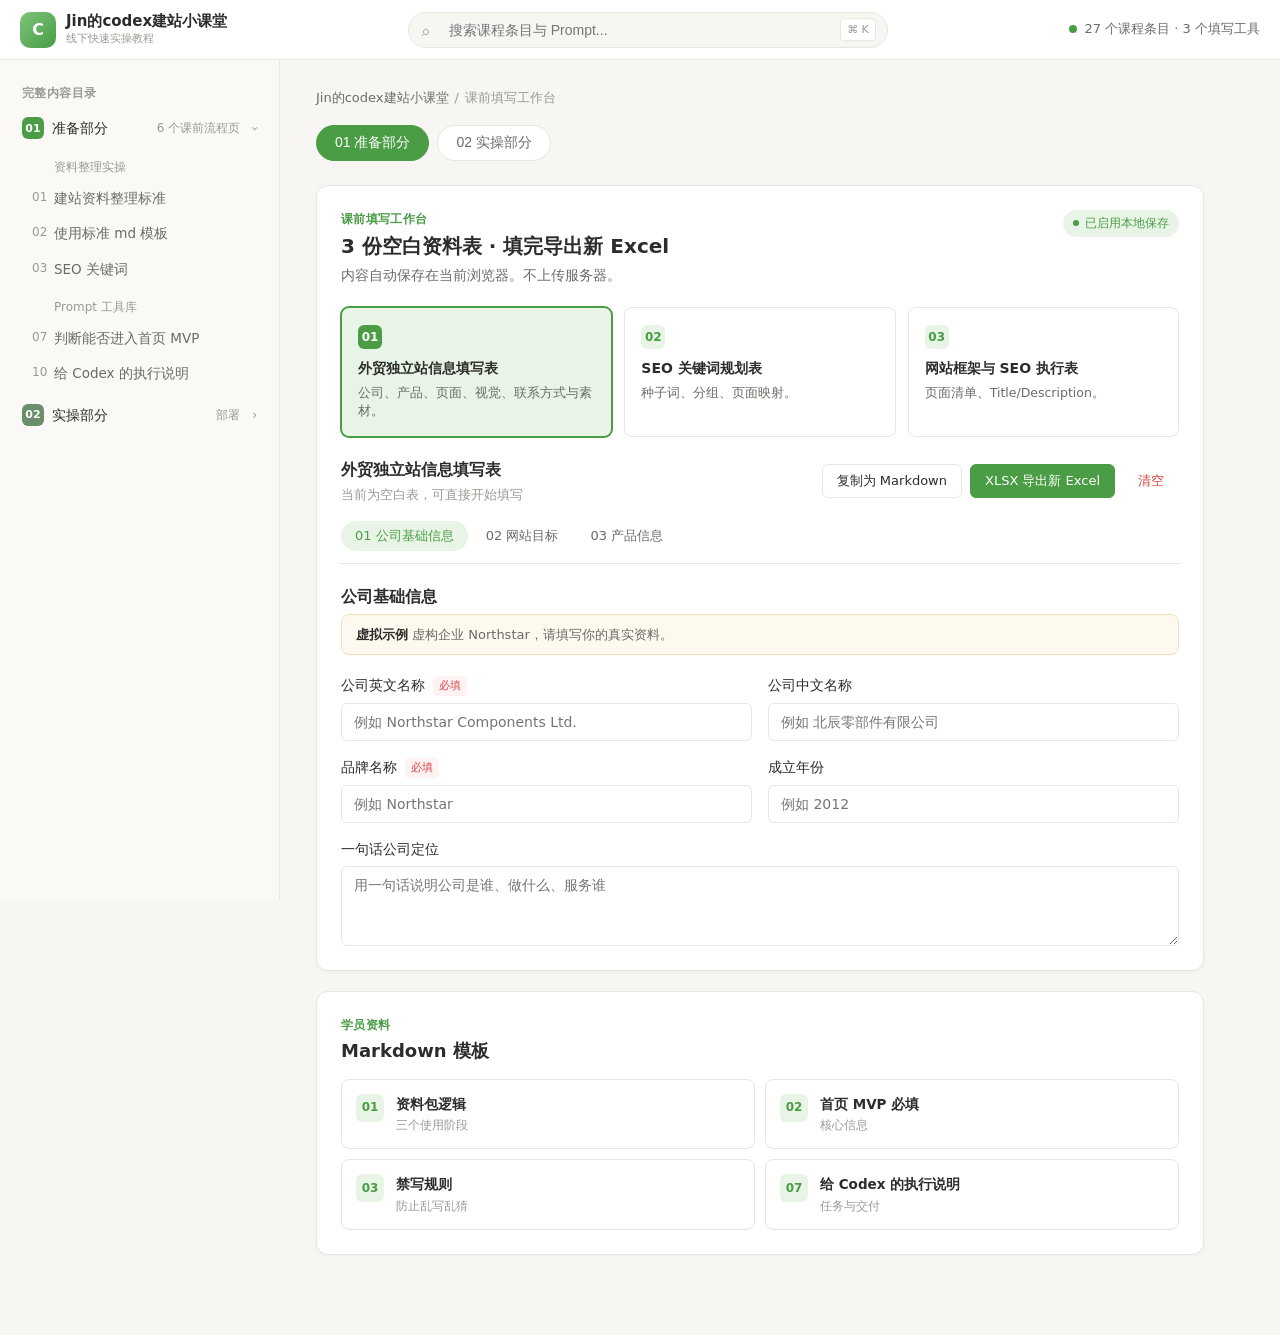
==== index.html @ 92d9cc2b "Add index.html (main page)" ====
<!DOCTYPE html>
<html lang="zh-CN">
<head>
  <meta charset="UTF-8" />
  <meta name="viewport" content="width=device-width, initial-scale=1.0" />
  <title>Jin的codex建站小课堂</title>
  <meta name="description" content="线下快速实操教程 · 用 Codex 做外贸独立站" />
  <link rel="stylesheet" href="css/styles.css" />
  <link rel="icon" href="data:image/svg+xml,<svg xmlns='http://www.w3.org/2000/svg' viewBox='0 0 100 100'><rect width='100' height='100' rx='22' fill='%234a9c45'/><text x='50' y='68' font-size='52' text-anchor='middle' fill='white' font-family='system-ui' font-weight='700'>C</text></svg>" />
</head>
<body>
  <header class="header">
    <button class="menu-toggle" id="menuToggle" aria-label="菜单">☰</button>
    <a href="#" class="header-logo" data-page="home">
      <div class="logo-icon">C</div>
      <div class="logo-text">
        <span class="logo-title">Jin的codex建站小课堂</span>
        <span class="logo-sub">线下快速实操教程</span>
      </div>
    </a>
    <div class="header-search">
      <span class="search-icon">⌕</span>
      <input type="text" id="searchInput" placeholder="搜索课程条目与 Prompt..." readonly />
      <kbd class="kbd">⌘ K</kbd>
    </div>
    <div class="header-meta">
      <span class="dot"></span>
      <span>27 个课程条目 · 3 个填写工具</span>
    </div>
  </header>

  <div class="layout">
    <aside class="sidebar" id="sidebar">
      <div class="sidebar-section-title">完整内容目录</div>
      <ul class="sidebar-nav">
        <li class="nav-group open" data-group="prep">
          <div class="nav-group-header">
            <span class="badge">01</span>
            <span>准备部分</span>
            <span class="count">6 个课前流程页</span>
            <span class="chevron">›</span>
          </div>
          <ul class="nav-group-items">
            <li class="nav-subgroup-title">资料整理实操</li>
            <li><a class="nav-item" data-page="lesson-01" href="#"><span class="num">01</span>建站资料整理标准</a></li>
            <li><a class="nav-item" data-page="lesson-02" href="#"><span class="num">02</span>使用标准 md 模板</a></li>
            <li><a class="nav-item" data-page="lesson-03" href="#"><span class="num">03</span>SEO 关键词</a></li>
            <li class="nav-subgroup-title">Prompt 工具库</li>
            <li><a class="nav-item" data-page="lesson-07" href="#"><span class="num">07</span>判断能否进入首页 MVP</a></li>
            <li><a class="nav-item" data-page="lesson-10" href="#"><span class="num">10</span>给 Codex 的执行说明</a></li>
          </ul>
        </li>
        <li class="nav-group" data-group="practice">
          <div class="nav-group-header">
            <span class="badge" style="background:#6b8f6a">02</span>
            <span>实操部分</span>
            <span class="count">部署</span>
            <span class="chevron">›</span>
          </div>
          <ul class="nav-group-items">
            <li><a class="nav-item" data-page="lesson-15" href="#"><span class="num">15</span>部署到 Vercel</a></li>
          </ul>
        </li>
      </ul>
    </aside>

    <main class="main">
      <div class="content-panel" id="panel-home">
        <div class="breadcrumb">
          <a href="#" data-page="home">Jin的codex建站小课堂</a>
          <span>/</span>
          <span>课前填写工作台</span>
        </div>
        <div class="section-tabs">
          <button class="section-tab active" data-section="prep">01 准备部分</button>
          <button class="section-tab" data-section="practice">02 实操部分</button>
        </div>
        <div class="card">
          <div class="card-header">
            <div>
              <div class="card-label">课前填写工作台</div>
              <h2 class="card-title">3 份空白资料表 · 填完导出新 Excel</h2>
              <p class="card-desc">内容自动保存在当前浏览器。不上传服务器。</p>
            </div>
            <div class="save-badge" id="saveStatus">
              <span class="dot"></span>
              <span>已启用本地保存</span>
            </div>
          </div>
          <div class="tool-cards">
            <div class="tool-card active" data-tool="info">
              <div class="num">01</div>
              <h4>外贸独立站信息填写表</h4>
              <p>公司、产品、页面、视觉、联系方式与素材。</p>
            </div>
            <div class="tool-card" data-tool="seo">
              <div class="num">02</div>
              <h4>SEO 关键词规划表</h4>
              <p>种子词、分组、页面映射。</p>
            </div>
            <div class="tool-card" data-tool="framework">
              <div class="num">03</div>
              <h4>网站框架与 SEO 执行表</h4>
              <p>页面清单、Title/Description。</p>
            </div>
          </div>
          <div class="form-area form-panel active" id="form-info">
            <div class="form-toolbar">
              <div class="form-toolbar-left">
                <h3>外贸独立站信息填写表</h3>
                <div class="status">当前为空白表，可直接开始填写</div>
              </div>
              <div class="form-toolbar-right">
                <button class="btn" id="btnCopyMd">复制为 Markdown</button>
                <button class="btn btn-primary" id="btnExportXlsx">XLSX 导出新 Excel</button>
                <button class="btn btn-danger" id="btnClear">清空</button>
              </div>
            </div>
            <div class="form-tabs" id="infoTabs">
              <button class="form-tab active" data-tab="company">01 公司基础信息</button>
              <button class="form-tab" data-tab="goals">02 网站目标</button>
              <button class="form-tab" data-tab="products">03 产品信息</button>
            </div>
            <div class="form-tab-panel active" data-tab-panel="company">
              <div class="form-section-title">公司基础信息</div>
              <div class="example-box"><strong>虚拟示例</strong> 虚构企业 Northstar，请填写你的真实资料。</div>
              <div class="field-grid">
                <div class="field">
                  <label class="field-label">公司英文名称 <span class="req">必填</span></label>
                  <input type="text" data-key="company_en" placeholder="例如 Northstar Components Ltd." />
                </div>
                <div class="field">
                  <label class="field-label">公司中文名称</label>
                  <input type="text" data-key="company_zh" placeholder="例如 北辰零部件有限公司" />
                </div>
                <div class="field">
                  <label class="field-label">品牌名称 <span class="req">必填</span></label>
                  <input type="text" data-key="brand" placeholder="例如 Northstar" />
                </div>
                <div class="field">
                  <label class="field-label">成立年份</label>
                  <input type="text" data-key="founded" placeholder="例如 2012" />
                </div>
                <div class="field full">
                  <label class="field-label">一句话公司定位</label>
                  <textarea data-key="tagline" placeholder="用一句话说明公司是谁、做什么、服务谁"></textarea>
                </div>
              </div>
            </div>
            <div class="form-tab-panel" data-tab-panel="goals">
              <div class="form-section-title">网站目标</div>
              <div class="field-grid">
                <div class="field full">
                  <label class="field-label">主转化事件 <span class="req">必填</span></label>
                  <input type="text" data-key="main_cta" placeholder="提交询盘 / 下载手册 / 预约会议" />
                </div>
                <div class="field full">
                  <label class="field-label">ICP 一句话</label>
                  <textarea data-key="icp" placeholder="目标客户描述"></textarea>
                </div>
                <div class="field full">
                  <label class="field-label">反 ICP</label>
                  <textarea data-key="anti_icp" placeholder="不服务的对象"></textarea>
                </div>
              </div>
            </div>
            <div class="form-tab-panel" data-tab-panel="products">
              <div class="form-section-title">产品信息</div>
              <div class="field-grid">
                <div class="field full">
                  <label class="field-label">主推产品 / 系列</label>
                  <textarea data-key="products" rows="4" placeholder="每行一个产品 + 卖点"></textarea>
                </div>
              </div>
            </div>
          </div>
          <div class="form-area form-panel" id="form-seo">
            <div class="form-toolbar">
              <div class="form-toolbar-left"><h3>SEO 关键词规划表</h3></div>
              <div class="form-toolbar-right">
                <button class="btn" data-action="copy-seo">复制 Markdown</button>
                <button class="btn btn-primary" data-action="export-seo">导出 Excel</button>
                <button class="btn btn-danger" data-action="clear-seo">清空</button>
              </div>
            </div>
            <div class="field-grid">
              <div class="field full">
                <label class="field-label">种子关键词</label>
                <textarea data-key="seo_seeds" rows="4" placeholder="每行一个"></textarea>
              </div>
              <div class="field full">
                <label class="field-label">页面映射</label>
                <textarea data-key="seo_mapping" rows="4" placeholder="首页 → 主词"></textarea>
              </div>
            </div>
          </div>
          <div class="form-area form-panel" id="form-framework">
            <div class="form-toolbar">
              <div class="form-toolbar-left"><h3>网站框架与 SEO 执行表</h3></div>
              <div class="form-toolbar-right">
                <button class="btn" data-action="copy-fw">复制 Markdown</button>
                <button class="btn btn-primary" data-action="export-fw">导出 Excel</button>
                <button class="btn btn-danger" data-action="clear-fw">清空</button>
              </div>
            </div>
            <div class="field-grid">
              <div class="field full">
                <label class="field-label">页面清单（含 URL）</label>
                <textarea data-key="fw_pages" rows="4" placeholder="/ /products /about /contact"></textarea>
              </div>
            </div>
          </div>
        </div>
        <div class="card">
          <div class="card-label">学员资料</div>
          <h2 class="card-title" style="font-size:18px;">Markdown 模板</h2>
          <div class="template-grid">
            <a class="template-item" href="templates/00-先看这个-资料逻辑.md" download>
              <span class="t-num">01</span>
              <div><h4>资料包逻辑</h4><p>三个使用阶段</p></div>
            </a>
            <a class="template-item" href="templates/01-首页MVP必填.md" download>
              <span class="t-num">02</span>
              <div><h4>首页 MVP 必填</h4><p>核心信息</p></div>
            </a>
            <a class="template-item" href="templates/02-禁写规则必填.md" download>
              <span class="t-num">03</span>
              <div><h4>禁写规则</h4><p>防止乱写乱猜</p></div>
            </a>
            <a class="template-item" href="templates/06-给Codex的执行说明.md" download>
              <span class="t-num">07</span>
              <div><h4>给 Codex 的执行说明</h4><p>任务与交付</p></div>
            </a>
          </div>
        </div>
      </div>

      <div class="content-panel" id="panel-lesson-01">
        <div class="lesson-content">
          <h1>建站资料整理标准</h1>
          <div class="lesson-meta"><span>资料整理实操</span><span>·</span><span>约 3 分钟</span></div>
          <h2>一、先建立资料清单</h2>
          <p>每个文件至少登记：文件名、来源、日期、负责人、格式、用途、证据等级、保密级别。未经核验的表述标为「待核验」。</p>
          <h2>二、建议目录结构</h2>
          <div class="code-tree" id="tree1">建站资料/
├─ 01-公司与品牌/
├─ 02-产品与解决方案/
├─ 03-目标客户与ICP/
└─ 99-待确认/
建站资料-md/
├─ 00-先看这个-资料逻辑.md
└─ 01-首页MVP必填.md<button class="btn copy-btn" onclick="copyText('tree1')">复制</button></div>
          <div class="accept-gate">
            <h3>验收门</h3>
            <p>进入首页 MVP 前须明确：目标与转化、ICP/反 ICP、主推产品、证据资产、禁写规则、联系方式。</p>
          </div>
          <div class="next-lesson">
            <a href="#" data-page="home">返回工作台</a>
            <a href="#" data-page="lesson-15">部署说明 →</a>
          </div>
        </div>
      </div>

      <div class="content-panel" id="panel-lesson-02">
        <div class="lesson-content"><h1>使用标准 md 模板</h1><p>把原始资料沉淀成可被 Codex 读取的 Markdown。</p><div class="next-lesson"><a href="#" data-page="home">返回工作台</a></div></div>
      </div>
      <div class="content-panel" id="panel-lesson-03">
        <div class="lesson-content"><h1>SEO 关键词</h1><p>用 GPT 扩展种子词并做页面映射。</p><div class="next-lesson"><a href="#" data-page="home">返回工作台</a></div></div>
      </div>
      <div class="content-panel" id="panel-lesson-07">
        <div class="lesson-content"><h1>判断能否进入首页 MVP</h1><p>对照验收门检查资料是否齐备。</p><div class="next-lesson"><a href="#" data-page="home">返回工作台</a></div></div>
      </div>
      <div class="content-panel" id="panel-lesson-10">
        <div class="lesson-content"><h1>给 Codex 的执行说明</h1><p>每轮只做一件事：范围、不做事项、交付物、验收标准。</p><div class="next-lesson"><a href="#" data-page="home">返回工作台</a></div></div>
      </div>

      <div class="content-panel" id="panel-lesson-15">
        <div class="lesson-content">
          <h1>部署到 Vercel 与域名绑定</h1>
          <div class="lesson-meta"><span>实操部分</span><span>·</span><span>约 10 分钟</span></div>
          <p>本站为纯静态文件，适合 Vercel / Netlify / GitHub Pages。</p>
          <h2>方式 A：GitHub + Vercel（推荐）</h2>
          <ol>
            <li>将本仓库在 <a href="https://vercel.com" target="_blank" rel="noopener">vercel.com</a> Import</li>
            <li>Framework Preset 选 <strong>Other</strong></li>
            <li>直接 Deploy</li>
            <li>在 Settings → Domains 绑定自定义域名</li>
          </ol>
          <h2>方式 B：Vercel CLI</h2>
          <div class="code-tree" id="cmd-vercel">npx vercel
npx vercel --prod<button class="btn copy-btn" onclick="copyText('cmd-vercel')">复制</button></div>
          <div class="accept-gate">
            <h3>验收门</h3>
            <p>生产环境 HTTPS 可访问；自定义域名解析正确。</p>
          </div>
          <div class="next-lesson"><a href="#" data-page="home">返回工作台</a></div>
        </div>
      </div>
    </main>
  </div>

  <div class="search-overlay" id="searchOverlay">
    <div class="search-modal">
      <input type="text" id="searchModalInput" placeholder="搜索课程条目与 Prompt…" autocomplete="off" />
      <div class="search-results" id="searchResults"></div>
    </div>
  </div>
  <div class="toast" id="toast"></div>
  <script src="https://cdn.sheetjs.com/xlsx-0.20.3/package/dist/xlsx.full.min.js"></script>
  <script src="js/app.js"></script>
</body>
</html>
---- css/styles.css ----
/* ===== Jin的codex建站小课堂 - 样式 ===== */
:root {
  --bg: #f7f6f2;
  --bg-card: #ffffff;
  --bg-sidebar: #faf9f6;
  --bg-hover: #f0f7ef;
  --bg-active: #e8f5e6;
  --border: #e8e6e0;
  --border-light: #f0eee8;
  --text: #2c2c2a;
  --text-secondary: #6b6b66;
  --text-muted: #9a9a94;
  --primary: #4a9c45;
  --primary-light: #6bb86a;
  --primary-bg: #e8f5e6;
  --primary-border: #c5e4c3;
  --accent: #f5f0e6;
  --accent-border: #e8dfc8;
  --warning-bg: #fef9ef;
  --warning-border: #f0e0b8;
  --danger: #d64545;
  --radius: 12px;
  --radius-sm: 8px;
  --radius-xs: 6px;
  --shadow: 0 1px 3px rgba(0,0,0,0.04);
  --shadow-md: 0 4px 12px rgba(0,0,0,0.06);
  --font: "Inter", "PingFang SC", "Microsoft YaHei", system-ui, -apple-system, sans-serif;
  --sidebar-width: 280px;
  --header-height: 60px;
}

*, *::before, *::after {
  box-sizing: border-box;
  margin: 0;
  padding: 0;
}

html {
  font-size: 15px;
  scroll-behavior: smooth;
}

body {
  font-family: var(--font);
  background: var(--bg);
  color: var(--text);
  line-height: 1.6;
  min-height: 100vh;
  overflow-x: hidden;
}

/* ===== Header ===== */
.header {
  position: fixed;
  top: 0;
  left: 0;
  right: 0;
  height: var(--header-height);
  background: var(--bg-card);
  border-bottom: 1px solid var(--border);
  display: flex;
  align-items: center;
  padding: 0 20px;
  z-index: 100;
  gap: 16px;
}

.header-logo {
  display: flex;
  align-items: center;
  gap: 10px;
  flex-shrink: 0;
  text-decoration: none;
  color: inherit;
}

.logo-icon {
  width: 36px;
  height: 36px;
  background: linear-gradient(135deg, #7bc47a, #4a9c45);
  border-radius: 10px;
  display: flex;
  align-items: center;
  justify-content: center;
  color: white;
  font-weight: 700;
  font-size: 16px;
}

.logo-text {
  display: flex;
  flex-direction: column;
}

.logo-title {
  font-weight: 600;
  font-size: 15px;
  line-height: 1.2;
}

.logo-sub {
  font-size: 11px;
  color: var(--text-muted);
}

.header-search {
  flex: 1;
  max-width: 480px;
  margin: 0 auto;
  position: relative;
}

.header-search input {
  width: 100%;
  padding: 9px 16px 9px 40px;
  border: 1px solid var(--border);
  border-radius: 999px;
  background: var(--bg);
  font-size: 14px;
  color: var(--text);
  outline: none;
  transition: border-color 0.2s, box-shadow 0.2s;
}

.header-search input:focus {
  border-color: var(--primary-light);
  box-shadow: 0 0 0 3px rgba(74, 156, 69, 0.12);
}

.header-search .search-icon {
  position: absolute;
  left: 14px;
  top: 50%;
  transform: translateY(-50%);
  color: var(--text-muted);
  font-size: 14px;
}

.header-search .kbd {
  position: absolute;
  right: 12px;
  top: 50%;
  transform: translateY(-50%);
  background: var(--bg-card);
  border: 1px solid var(--border);
  border-radius: 4px;
  padding: 2px 6px;
  font-size: 11px;
  color: var(--text-muted);
  font-family: inherit;
}

.header-meta {
  display: flex;
  align-items: center;
  gap: 8px;
  font-size: 13px;
  color: var(--text-secondary);
  flex-shrink: 0;
}

.header-meta .dot {
  width: 8px;
  height: 8px;
  background: var(--primary);
  border-radius: 50%;
}

/* ===== Layout ===== */
.layout {
  display: flex;
  margin-top: var(--header-height);
  min-height: calc(100vh - var(--header-height));
}

/* ===== Sidebar ===== */
.sidebar {
  width: var(--sidebar-width);
  background: var(--bg-sidebar);
  border-right: 1px solid var(--border);
  position: fixed;
  top: var(--header-height);
  bottom: 0;
  left: 0;
  overflow-y: auto;
  padding: 16px 12px;
  z-index: 50;
}

.sidebar-section-title {
  font-size: 12px;
  font-weight: 600;
  color: var(--text-muted);
  text-transform: uppercase;
  letter-spacing: 0.04em;
  padding: 8px 10px 6px;
}

.sidebar-nav {
  list-style: none;
}

.nav-group {
  margin-bottom: 4px;
}

.nav-group-header {
  display: flex;
  align-items: center;
  gap: 8px;
  padding: 8px 10px;
  border-radius: var(--radius-sm);
  cursor: pointer;
  font-weight: 500;
  font-size: 14px;
  color: var(--text);
  transition: background 0.15s;
  user-select: none;
}

.nav-group-header:hover {
  background: var(--bg-hover);
}

.nav-group-header .badge {
  background: var(--primary);
  color: white;
  font-size: 11px;
  font-weight: 600;
  width: 22px;
  height: 22px;
  border-radius: 6px;
  display: flex;
  align-items: center;
  justify-content: center;
  flex-shrink: 0;
}

.nav-group-header .count {
  margin-left: auto;
  font-size: 12px;
  color: var(--text-muted);
  font-weight: 400;
}

.nav-group-header .chevron {
  margin-left: 4px;
  font-size: 12px;
  color: var(--text-muted);
  transition: transform 0.2s;
}

.nav-group.open .chevron {
  transform: rotate(90deg);
}

.nav-group-items {
  list-style: none;
  padding-left: 12px;
  max-height: 0;
  overflow: hidden;
  transition: max-height 0.3s ease;
}

.nav-group.open .nav-group-items {
  max-height: 800px;
}

.nav-item {
  display: block;
  padding: 7px 12px 7px 30px;
  border-radius: var(--radius-xs);
  font-size: 13.5px;
  color: var(--text-secondary);
  text-decoration: none;
  cursor: pointer;
  transition: background 0.15s, color 0.15s;
  position: relative;
}

.nav-item:hover {
  background: var(--bg-hover);
  color: var(--text);
}

.nav-item.active {
  background: var(--bg-active);
  color: var(--primary);
  font-weight: 500;
}

.nav-item .num {
  position: absolute;
  left: 8px;
  font-size: 12px;
  color: var(--text-muted);
  font-weight: 500;
}

.nav-subgroup-title {
  font-size: 12px;
  color: var(--text-muted);
  padding: 10px 12px 4px 30px;
  font-weight: 500;
}

/* ===== Main Content ===== */
.main {
  flex: 1;
  margin-left: var(--sidebar-width);
  padding: 28px 36px 60px;
  max-width: 960px;
}

.breadcrumb {
  font-size: 13px;
  color: var(--text-muted);
  margin-bottom: 16px;
  display: flex;
  align-items: center;
  gap: 6px;
}

.breadcrumb a {
  color: var(--text-secondary);
  text-decoration: none;
}

.breadcrumb a:hover {
  color: var(--primary);
}

.section-tabs {
  display: flex;
  gap: 8px;
  margin-bottom: 24px;
}

.section-tab {
  padding: 8px 18px;
  border-radius: 999px;
  font-size: 14px;
  font-weight: 500;
  border: none;
  cursor: pointer;
  background: var(--bg-card);
  color: var(--text-secondary);
  border: 1px solid var(--border);
  transition: all 0.15s;
}

.section-tab:hover {
  background: var(--bg-hover);
}

.section-tab.active {
  background: var(--primary);
  color: white;
  border-color: var(--primary);
}

/* ===== Cards ===== */
.card {
  background: var(--bg-card);
  border: 1px solid var(--border);
  border-radius: var(--radius);
  padding: 24px;
  margin-bottom: 20px;
  box-shadow: var(--shadow);
}

.card-header {
  display: flex;
  align-items: flex-start;
  justify-content: space-between;
  margin-bottom: 12px;
}

.card-label {
  font-size: 12px;
  font-weight: 600;
  color: var(--primary);
  text-transform: uppercase;
  letter-spacing: 0.03em;
  margin-bottom: 4px;
}

.card-title {
  font-size: 20px;
  font-weight: 600;
  line-height: 1.3;
}

.card-desc {
  font-size: 14px;
  color: var(--text-secondary);
  margin-top: 6px;
  line-height: 1.55;
}

.save-badge {
  display: inline-flex;
  align-items: center;
  gap: 6px;
  font-size: 12px;
  color: var(--primary);
  background: var(--primary-bg);
  padding: 4px 10px;
  border-radius: 999px;
  white-space: nowrap;
}

.save-badge .dot {
  width: 6px;
  height: 6px;
  background: var(--primary);
  border-radius: 50%;
}

/* ===== Tool Cards Grid ===== */
.tool-cards {
  display: grid;
  grid-template-columns: repeat(3, 1fr);
  gap: 12px;
  margin: 20px 0;
}

.tool-card {
  border: 1.5px solid var(--border);
  border-radius: var(--radius-sm);
  padding: 16px;
  cursor: pointer;
  transition: all 0.15s;
  background: var(--bg-card);
}

.tool-card:hover {
  border-color: var(--primary-border);
  background: var(--bg-hover);
}

.tool-card.active {
  border-color: var(--primary);
  background: var(--primary-bg);
  box-shadow: 0 0 0 1px var(--primary);
}

.tool-card .num {
  display: inline-flex;
  width: 24px;
  height: 24px;
  background: var(--primary-bg);
  color: var(--primary);
  border-radius: 6px;
  align-items: center;
  justify-content: center;
  font-size: 12px;
  font-weight: 700;
  margin-bottom: 8px;
}

.tool-card.active .num {
  background: var(--primary);
  color: white;
}

.tool-card h4 {
  font-size: 14px;
  font-weight: 600;
  margin-bottom: 4px;
}

.tool-card p {
  font-size: 12.5px;
  color: var(--text-secondary);
  line-height: 1.45;
}

/* ===== Form Area ===== */
.form-area {
  margin-top: 8px;
}

.form-toolbar {
  display: flex;
  align-items: center;
  justify-content: space-between;
  margin-bottom: 16px;
  flex-wrap: wrap;
  gap: 10px;
}

.form-toolbar-left h3 {
  font-size: 16px;
  font-weight: 600;
}

.form-toolbar-left .status {
  font-size: 13px;
  color: var(--text-muted);
  margin-top: 2px;
}

.form-toolbar-right {
  display: flex;
  gap: 8px;
}

.btn {
  display: inline-flex;
  align-items: center;
  gap: 6px;
  padding: 7px 14px;
  border-radius: var(--radius-xs);
  font-size: 13px;
  font-weight: 500;
  border: 1px solid var(--border);
  background: var(--bg-card);
  color: var(--text);
  cursor: pointer;
  transition: all 0.15s;
  font-family: inherit;
}

.btn:hover {
  background: var(--bg-hover);
}

.btn-primary {
  background: var(--primary);
  color: white;
  border-color: var(--primary);
}

.btn-primary:hover {
  background: var(--primary-light);
}

.btn-danger {
  color: var(--danger);
  border-color: transparent;
  background: transparent;
}

.btn-danger:hover {
  background: #fef2f2;
}

/* Form Tabs */
.form-tabs {
  display: flex;
  gap: 4px;
  overflow-x: auto;
  padding-bottom: 12px;
  border-bottom: 1px solid var(--border);
  margin-bottom: 20px;
  scrollbar-width: none;
}

.form-tabs::-webkit-scrollbar {
  display: none;
}

.form-tab {
  padding: 6px 14px;
  border-radius: 999px;
  font-size: 13px;
  white-space: nowrap;
  border: none;
  background: transparent;
  color: var(--text-secondary);
  cursor: pointer;
  transition: all 0.15s;
  font-family: inherit;
}

.form-tab:hover {
  background: var(--bg-hover);
  color: var(--text);
}

.form-tab.active {
  background: var(--primary-bg);
  color: var(--primary);
  font-weight: 500;
}

/* Form Fields */
.form-section-title {
  font-size: 16px;
  font-weight: 600;
  margin-bottom: 4px;
}

.form-section-hint {
  font-size: 13px;
  color: var(--text-muted);
  margin-bottom: 16px;
}

.example-box {
  background: var(--warning-bg);
  border: 1px solid var(--warning-border);
  border-radius: var(--radius-sm);
  padding: 10px 14px;
  font-size: 13px;
  color: var(--text-secondary);
  margin-bottom: 20px;
  line-height: 1.5;
}

.example-box strong {
  color: var(--text);
}

.field-grid {
  display: grid;
  grid-template-columns: 1fr 1fr;
  gap: 16px;
}

.field {
  display: flex;
  flex-direction: column;
  gap: 6px;
}

.field.full {
  grid-column: 1 / -1;
}

.field-label {
  display: flex;
  align-items: center;
  gap: 8px;
  font-size: 13.5px;
  font-weight: 500;
}

.field-label .req {
  font-size: 11px;
  background: #fef2f2;
  color: var(--danger);
  padding: 1px 6px;
  border-radius: 4px;
  font-weight: 500;
}

.field input,
.field textarea,
.field select {
  padding: 10px 12px;
  border: 1px solid var(--border);
  border-radius: var(--radius-xs);
  font-size: 14px;
  font-family: inherit;
  color: var(--text);
  background: var(--bg-card);
  outline: none;
  transition: border-color 0.15s, box-shadow 0.15s;
  width: 100%;
}

.field input:focus,
.field textarea:focus,
.field select:focus {
  border-color: var(--primary-light);
  box-shadow: 0 0 0 3px rgba(74, 156, 69, 0.1);
}

.field textarea {
  min-height: 80px;
  resize: vertical;
}

.field-example {
  font-size: 12.5px;
  color: var(--text-muted);
  background: var(--bg);
  padding: 6px 10px;
  border-radius: var(--radius-xs);
  line-height: 1.4;
}

.field-hint {
  font-size: 12px;
  color: var(--text-muted);
}

/* ===== Lesson Content ===== */
.lesson-content h1 {
  font-size: 24px;
  font-weight: 700;
  margin-bottom: 8px;
}

.lesson-meta {
  font-size: 13px;
  color: var(--text-muted);
  margin-bottom: 24px;
  display: flex;
  gap: 12px;
  align-items: center;
}

.lesson-content h2 {
  font-size: 18px;
  font-weight: 600;
  margin: 28px 0 12px;
  padding-top: 8px;
}

.lesson-content h3 {
  font-size: 15px;
  font-weight: 600;
  margin: 20px 0 8px;
}

.lesson-content p {
  margin-bottom: 12px;
  color: var(--text-secondary);
  line-height: 1.7;
}

.lesson-content ul, .lesson-content ol {
  margin: 0 0 16px 20px;
  color: var(--text-secondary);
}

.lesson-content li {
  margin-bottom: 6px;
  line-height: 1.6;
}

.lesson-content code {
  background: var(--bg);
  padding: 2px 6px;
  border-radius: 4px;
  font-size: 13px;
  font-family: "SF Mono", "Fira Code", monospace;
}

.prompt-block {
  background: #1e1e1e;
  color: #e0e0e0;
  border-radius: var(--radius-sm);
  padding: 16px 18px;
  margin: 12px 0 20px;
  position: relative;
  font-family: "SF Mono", "Fira Code", Consolas, monospace;
  font-size: 13px;
  line-height: 1.6;
  overflow-x: auto;
  white-space: pre-wrap;
}

.prompt-block .copy-btn {
  position: absolute;
  top: 10px;
  right: 10px;
  background: rgba(255,255,255,0.1);
  border: none;
  color: #ccc;
  padding: 4px 10px;
  border-radius: 4px;
  font-size: 12px;
  cursor: pointer;
  font-family: inherit;
}

.prompt-block .copy-btn:hover {
  background: rgba(255,255,255,0.2);
  color: white;
}

.accept-gate {
  background: var(--primary-bg);
  border: 1px solid var(--primary-border);
  border-radius: var(--radius-sm);
  padding: 16px 18px;
  margin: 24px 0;
}

.accept-gate h3 {
  color: var(--primary);
  margin: 0 0 8px;
  font-size: 14px;
}

.accept-gate p {
  margin: 0;
  font-size: 14px;
  color: var(--text-secondary);
}

.next-lesson {
  display: flex;
  align-items: center;
  justify-content: space-between;
  margin-top: 32px;
  padding-top: 20px;
  border-top: 1px solid var(--border);
}

.next-lesson a {
  color: var(--primary);
  text-decoration: none;
  font-weight: 500;
  font-size: 14px;
}

.next-lesson a:hover {
  text-decoration: underline;
}

/* ===== Templates Section ===== */
.template-grid {
  display: grid;
  grid-template-columns: 1fr 1fr;
  gap: 10px;
  margin-top: 16px;
}

.template-item {
  display: flex;
  align-items: flex-start;
  gap: 12px;
  padding: 14px;
  border: 1px solid var(--border);
  border-radius: var(--radius-sm);
  text-decoration: none;
  color: inherit;
  transition: all 0.15s;
  background: var(--bg-card);
}

.template-item:hover {
  border-color: var(--primary-border);
  background: var(--bg-hover);
}

.template-item .t-num {
  width: 28px;
  height: 28px;
  background: var(--primary-bg);
  color: var(--primary);
  border-radius: 6px;
  display: flex;
  align-items: center;
  justify-content: center;
  font-size: 12px;
  font-weight: 700;
  flex-shrink: 0;
}

.template-item h4 {
  font-size: 13.5px;
  font-weight: 600;
  margin-bottom: 2px;
}

.template-item p {
  font-size: 12px;
  color: var(--text-muted);
  line-height: 1.4;
}

/* ===== Tree / Code block ===== */
.code-tree {
  background: var(--bg);
  border: 1px solid var(--border);
  border-radius: var(--radius-sm);
  padding: 16px 18px;
  font-family: "SF Mono", "Fira Code", monospace;
  font-size: 13px;
  line-height: 1.55;
  overflow-x: auto;
  white-space: pre;
  color: var(--text-secondary);
  margin: 12px 0;
  position: relative;
}

.code-tree .copy-btn {
  position: absolute;
  top: 8px;
  right: 8px;
}

/* ===== Search Modal ===== */
.search-overlay {
  position: fixed;
  inset: 0;
  background: rgba(0,0,0,0.3);
  z-index: 200;
  display: none;
  align-items: flex-start;
  justify-content: center;
  padding-top: 12vh;
}

.search-overlay.open {
  display: flex;
}

.search-modal {
  background: var(--bg-card);
  border-radius: var(--radius);
  width: 100%;
  max-width: 560px;
  box-shadow: var(--shadow-md);
  overflow: hidden;
}

.search-modal input {
  width: 100%;
  padding: 16px 20px;
  border: none;
  border-bottom: 1px solid var(--border);
  font-size: 16px;
  outline: none;
  font-family: inherit;
}

.search-results {
  max-height: 360px;
  overflow-y: auto;
  padding: 8px;
}

.search-result-item {
  padding: 10px 14px;
  border-radius: var(--radius-xs);
  cursor: pointer;
  font-size: 14px;
}

.search-result-item:hover,
.search-result-item.active {
  background: var(--bg-active);
}

.search-result-item .path {
  font-size: 12px;
  color: var(--text-muted);
  margin-top: 2px;
}

/* ===== Toast ===== */
.toast {
  position: fixed;
  bottom: 28px;
  left: 50%;
  transform: translateX(-50%) translateY(80px);
  background: #1e1e1e;
  color: white;
  padding: 10px 20px;
  border-radius: 999px;
  font-size: 14px;
  z-index: 300;
  opacity: 0;
  transition: all 0.3s ease;
  pointer-events: none;
}

.toast.show {
  transform: translateX(-50%) translateY(0);
  opacity: 1;
}

/* ===== Responsive ===== */
@media (max-width: 900px) {
  .sidebar {
    transform: translateX(-100%);
    transition: transform 0.25s ease;
  }
  .sidebar.open {
    transform: translateX(0);
  }
  .main {
    margin-left: 0;
    padding: 20px 16px 40px;
  }
  .tool-cards {
    grid-template-columns: 1fr;
  }
  .field-grid {
    grid-template-columns: 1fr;
  }
  .template-grid {
    grid-template-columns: 1fr;
  }
  .header-search {
    display: none;
  }
  .menu-toggle {
    display: flex !important;
  }
}

.menu-toggle {
  display: none;
  width: 36px;
  height: 36px;
  border: 1px solid var(--border);
  border-radius: 8px;
  background: var(--bg-card);
  align-items: center;
  justify-content: center;
  cursor: pointer;
  font-size: 18px;
}

/* Content panels */
.content-panel {
  display: none;
}

.content-panel.active {
  display: block;
}

.form-panel {
  display: none;
}

.form-panel.active {
  display: block;
}

.form-tab-panel {
  display: none;
}

.form-tab-panel.active {
  display: block;
}
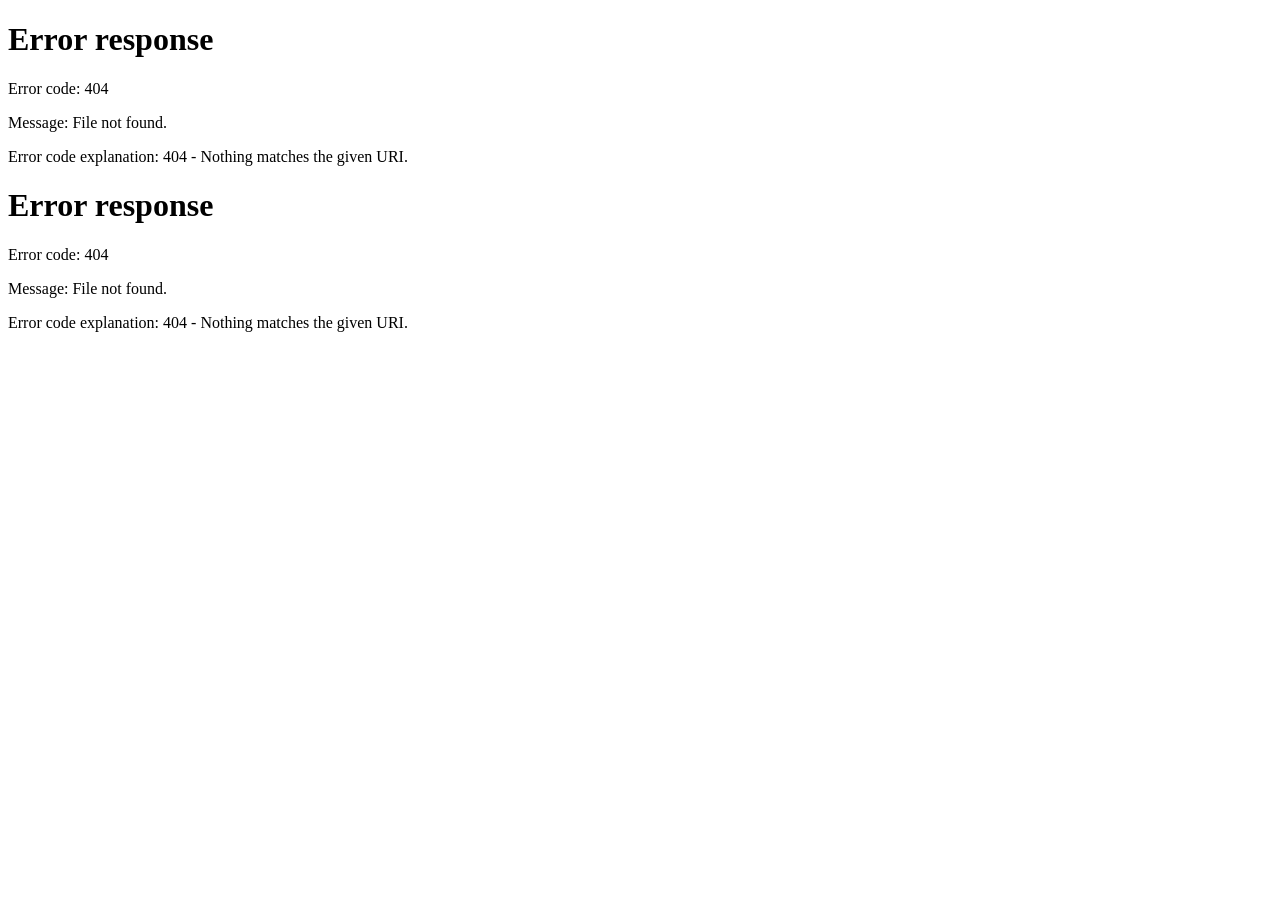
==== commit d017a9bc: "Upgrade index loader for full feature page" ====
--- a/index.html
+++ b/index.html
@@ -1,312 +1,22 @@
 <!DOCTYPE html>
 <html lang="zh-CN">
 <head>
-  <meta charset="UTF-8" />
-  <meta name="viewport" content="width=device-width, initial-scale=1.0" />
-  <title>Jin的codex建站小课堂</title>
-  <meta name="description" content="线下快速实操教程 · 用 Codex 做外贸独立站" />
-  <link rel="stylesheet" href="css/styles.css" />
-  <link rel="icon" href="data:image/svg+xml,<svg xmlns='http://www.w3.org/2000/svg' viewBox='0 0 100 100'><rect width='100' height='100' rx='22' fill='%234a9c45'/><text x='50' y='68' font-size='52' text-anchor='middle' fill='white' font-family='system-ui' font-weight='700'>C</text></svg>" />
+<meta charset="UTF-8"/>
+<meta name="viewport" content="width=device-width, initial-scale=1.0"/>
+<title>Jin的codex建站小课堂</title>
+<script>
+(async function(){
+  const [a,b] = await Promise.all([
+    fetch('page-a.html').then(r=>r.text()),
+    fetch('page-b.html').then(r=>r.text())
+  ]);
+  document.open();
+  document.write(a+b);
+  document.close();
+})();
+</script>
 </head>
 <body>
-  <header class="header">
-    <button class="menu-toggle" id="menuToggle" aria-label="菜单">☰</button>
-    <a href="#" class="header-logo" data-page="home">
-      <div class="logo-icon">C</div>
-      <div class="logo-text">
-        <span class="logo-title">Jin的codex建站小课堂</span>
-        <span class="logo-sub">线下快速实操教程</span>
-      </div>
-    </a>
-    <div class="header-search">
-      <span class="search-icon">⌕</span>
-      <input type="text" id="searchInput" placeholder="搜索课程条目与 Prompt..." readonly />
-      <kbd class="kbd">⌘ K</kbd>
-    </div>
-    <div class="header-meta">
-      <span class="dot"></span>
-      <span>27 个课程条目 · 3 个填写工具</span>
-    </div>
-  </header>
-
-  <div class="layout">
-    <aside class="sidebar" id="sidebar">
-      <div class="sidebar-section-title">完整内容目录</div>
-      <ul class="sidebar-nav">
-        <li class="nav-group open" data-group="prep">
-          <div class="nav-group-header">
-            <span class="badge">01</span>
-            <span>准备部分</span>
-            <span class="count">6 个课前流程页</span>
-            <span class="chevron">›</span>
-          </div>
-          <ul class="nav-group-items">
-            <li class="nav-subgroup-title">资料整理实操</li>
-            <li><a class="nav-item" data-page="lesson-01" href="#"><span class="num">01</span>建站资料整理标准</a></li>
-            <li><a class="nav-item" data-page="lesson-02" href="#"><span class="num">02</span>使用标准 md 模板</a></li>
-            <li><a class="nav-item" data-page="lesson-03" href="#"><span class="num">03</span>SEO 关键词</a></li>
-            <li class="nav-subgroup-title">Prompt 工具库</li>
-            <li><a class="nav-item" data-page="lesson-07" href="#"><span class="num">07</span>判断能否进入首页 MVP</a></li>
-            <li><a class="nav-item" data-page="lesson-10" href="#"><span class="num">10</span>给 Codex 的执行说明</a></li>
-          </ul>
-        </li>
-        <li class="nav-group" data-group="practice">
-          <div class="nav-group-header">
-            <span class="badge" style="background:#6b8f6a">02</span>
-            <span>实操部分</span>
-            <span class="count">部署</span>
-            <span class="chevron">›</span>
-          </div>
-          <ul class="nav-group-items">
-            <li><a class="nav-item" data-page="lesson-15" href="#"><span class="num">15</span>部署到 Vercel</a></li>
-          </ul>
-        </li>
-      </ul>
-    </aside>
-
-    <main class="main">
-      <div class="content-panel" id="panel-home">
-        <div class="breadcrumb">
-          <a href="#" data-page="home">Jin的codex建站小课堂</a>
-          <span>/</span>
-          <span>课前填写工作台</span>
-        </div>
-        <div class="section-tabs">
-          <button class="section-tab active" data-section="prep">01 准备部分</button>
-          <button class="section-tab" data-section="practice">02 实操部分</button>
-        </div>
-        <div class="card">
-          <div class="card-header">
-            <div>
-              <div class="card-label">课前填写工作台</div>
-              <h2 class="card-title">3 份空白资料表 · 填完导出新 Excel</h2>
-              <p class="card-desc">内容自动保存在当前浏览器。不上传服务器。</p>
-            </div>
-            <div class="save-badge" id="saveStatus">
-              <span class="dot"></span>
-              <span>已启用本地保存</span>
-            </div>
-          </div>
-          <div class="tool-cards">
-            <div class="tool-card active" data-tool="info">
-              <div class="num">01</div>
-              <h4>外贸独立站信息填写表</h4>
-              <p>公司、产品、页面、视觉、联系方式与素材。</p>
-            </div>
-            <div class="tool-card" data-tool="seo">
-              <div class="num">02</div>
-              <h4>SEO 关键词规划表</h4>
-              <p>种子词、分组、页面映射。</p>
-            </div>
-            <div class="tool-card" data-tool="framework">
-              <div class="num">03</div>
-              <h4>网站框架与 SEO 执行表</h4>
-              <p>页面清单、Title/Description。</p>
-            </div>
-          </div>
-          <div class="form-area form-panel active" id="form-info">
-            <div class="form-toolbar">
-              <div class="form-toolbar-left">
-                <h3>外贸独立站信息填写表</h3>
-                <div class="status">当前为空白表，可直接开始填写</div>
-              </div>
-              <div class="form-toolbar-right">
-                <button class="btn" id="btnCopyMd">复制为 Markdown</button>
-                <button class="btn btn-primary" id="btnExportXlsx">XLSX 导出新 Excel</button>
-                <button class="btn btn-danger" id="btnClear">清空</button>
-              </div>
-            </div>
-            <div class="form-tabs" id="infoTabs">
-              <button class="form-tab active" data-tab="company">01 公司基础信息</button>
-              <button class="form-tab" data-tab="goals">02 网站目标</button>
-              <button class="form-tab" data-tab="products">03 产品信息</button>
-            </div>
-            <div class="form-tab-panel active" data-tab-panel="company">
-              <div class="form-section-title">公司基础信息</div>
-              <div class="example-box"><strong>虚拟示例</strong> 虚构企业 Northstar，请填写你的真实资料。</div>
-              <div class="field-grid">
-                <div class="field">
-                  <label class="field-label">公司英文名称 <span class="req">必填</span></label>
-                  <input type="text" data-key="company_en" placeholder="例如 Northstar Components Ltd." />
-                </div>
-                <div class="field">
-                  <label class="field-label">公司中文名称</label>
-                  <input type="text" data-key="company_zh" placeholder="例如 北辰零部件有限公司" />
-                </div>
-                <div class="field">
-                  <label class="field-label">品牌名称 <span class="req">必填</span></label>
-                  <input type="text" data-key="brand" placeholder="例如 Northstar" />
-                </div>
-                <div class="field">
-                  <label class="field-label">成立年份</label>
-                  <input type="text" data-key="founded" placeholder="例如 2012" />
-                </div>
-                <div class="field full">
-                  <label class="field-label">一句话公司定位</label>
-                  <textarea data-key="tagline" placeholder="用一句话说明公司是谁、做什么、服务谁"></textarea>
-                </div>
-              </div>
-            </div>
-            <div class="form-tab-panel" data-tab-panel="goals">
-              <div class="form-section-title">网站目标</div>
-              <div class="field-grid">
-                <div class="field full">
-                  <label class="field-label">主转化事件 <span class="req">必填</span></label>
-                  <input type="text" data-key="main_cta" placeholder="提交询盘 / 下载手册 / 预约会议" />
-                </div>
-                <div class="field full">
-                  <label class="field-label">ICP 一句话</label>
-                  <textarea data-key="icp" placeholder="目标客户描述"></textarea>
-                </div>
-                <div class="field full">
-                  <label class="field-label">反 ICP</label>
-                  <textarea data-key="anti_icp" placeholder="不服务的对象"></textarea>
-                </div>
-              </div>
-            </div>
-            <div class="form-tab-panel" data-tab-panel="products">
-              <div class="form-section-title">产品信息</div>
-              <div class="field-grid">
-                <div class="field full">
-                  <label class="field-label">主推产品 / 系列</label>
-                  <textarea data-key="products" rows="4" placeholder="每行一个产品 + 卖点"></textarea>
-                </div>
-              </div>
-            </div>
-          </div>
-          <div class="form-area form-panel" id="form-seo">
-            <div class="form-toolbar">
-              <div class="form-toolbar-left"><h3>SEO 关键词规划表</h3></div>
-              <div class="form-toolbar-right">
-                <button class="btn" data-action="copy-seo">复制 Markdown</button>
-                <button class="btn btn-primary" data-action="export-seo">导出 Excel</button>
-                <button class="btn btn-danger" data-action="clear-seo">清空</button>
-              </div>
-            </div>
-            <div class="field-grid">
-              <div class="field full">
-                <label class="field-label">种子关键词</label>
-                <textarea data-key="seo_seeds" rows="4" placeholder="每行一个"></textarea>
-              </div>
-              <div class="field full">
-                <label class="field-label">页面映射</label>
-                <textarea data-key="seo_mapping" rows="4" placeholder="首页 → 主词"></textarea>
-              </div>
-            </div>
-          </div>
-          <div class="form-area form-panel" id="form-framework">
-            <div class="form-toolbar">
-              <div class="form-toolbar-left"><h3>网站框架与 SEO 执行表</h3></div>
-              <div class="form-toolbar-right">
-                <button class="btn" data-action="copy-fw">复制 Markdown</button>
-                <button class="btn btn-primary" data-action="export-fw">导出 Excel</button>
-                <button class="btn btn-danger" data-action="clear-fw">清空</button>
-              </div>
-            </div>
-            <div class="field-grid">
-              <div class="field full">
-                <label class="field-label">页面清单（含 URL）</label>
-                <textarea data-key="fw_pages" rows="4" placeholder="/ /products /about /contact"></textarea>
-              </div>
-            </div>
-          </div>
-        </div>
-        <div class="card">
-          <div class="card-label">学员资料</div>
-          <h2 class="card-title" style="font-size:18px;">Markdown 模板</h2>
-          <div class="template-grid">
-            <a class="template-item" href="templates/00-先看这个-资料逻辑.md" download>
-              <span class="t-num">01</span>
-              <div><h4>资料包逻辑</h4><p>三个使用阶段</p></div>
-            </a>
-            <a class="template-item" href="templates/01-首页MVP必填.md" download>
-              <span class="t-num">02</span>
-              <div><h4>首页 MVP 必填</h4><p>核心信息</p></div>
-            </a>
-            <a class="template-item" href="templates/02-禁写规则必填.md" download>
-              <span class="t-num">03</span>
-              <div><h4>禁写规则</h4><p>防止乱写乱猜</p></div>
-            </a>
-            <a class="template-item" href="templates/06-给Codex的执行说明.md" download>
-              <span class="t-num">07</span>
-              <div><h4>给 Codex 的执行说明</h4><p>任务与交付</p></div>
-            </a>
-          </div>
-        </div>
-      </div>
-
-      <div class="content-panel" id="panel-lesson-01">
-        <div class="lesson-content">
-          <h1>建站资料整理标准</h1>
-          <div class="lesson-meta"><span>资料整理实操</span><span>·</span><span>约 3 分钟</span></div>
-          <h2>一、先建立资料清单</h2>
-          <p>每个文件至少登记：文件名、来源、日期、负责人、格式、用途、证据等级、保密级别。未经核验的表述标为「待核验」。</p>
-          <h2>二、建议目录结构</h2>
-          <div class="code-tree" id="tree1">建站资料/
-├─ 01-公司与品牌/
-├─ 02-产品与解决方案/
-├─ 03-目标客户与ICP/
-└─ 99-待确认/
-建站资料-md/
-├─ 00-先看这个-资料逻辑.md
-└─ 01-首页MVP必填.md<button class="btn copy-btn" onclick="copyText('tree1')">复制</button></div>
-          <div class="accept-gate">
-            <h3>验收门</h3>
-            <p>进入首页 MVP 前须明确：目标与转化、ICP/反 ICP、主推产品、证据资产、禁写规则、联系方式。</p>
-          </div>
-          <div class="next-lesson">
-            <a href="#" data-page="home">返回工作台</a>
-            <a href="#" data-page="lesson-15">部署说明 →</a>
-          </div>
-        </div>
-      </div>
-
-      <div class="content-panel" id="panel-lesson-02">
-        <div class="lesson-content"><h1>使用标准 md 模板</h1><p>把原始资料沉淀成可被 Codex 读取的 Markdown。</p><div class="next-lesson"><a href="#" data-page="home">返回工作台</a></div></div>
-      </div>
-      <div class="content-panel" id="panel-lesson-03">
-        <div class="lesson-content"><h1>SEO 关键词</h1><p>用 GPT 扩展种子词并做页面映射。</p><div class="next-lesson"><a href="#" data-page="home">返回工作台</a></div></div>
-      </div>
-      <div class="content-panel" id="panel-lesson-07">
-        <div class="lesson-content"><h1>判断能否进入首页 MVP</h1><p>对照验收门检查资料是否齐备。</p><div class="next-lesson"><a href="#" data-page="home">返回工作台</a></div></div>
-      </div>
-      <div class="content-panel" id="panel-lesson-10">
-        <div class="lesson-content"><h1>给 Codex 的执行说明</h1><p>每轮只做一件事：范围、不做事项、交付物、验收标准。</p><div class="next-lesson"><a href="#" data-page="home">返回工作台</a></div></div>
-      </div>
-
-      <div class="content-panel" id="panel-lesson-15">
-        <div class="lesson-content">
-          <h1>部署到 Vercel 与域名绑定</h1>
-          <div class="lesson-meta"><span>实操部分</span><span>·</span><span>约 10 分钟</span></div>
-          <p>本站为纯静态文件，适合 Vercel / Netlify / GitHub Pages。</p>
-          <h2>方式 A：GitHub + Vercel（推荐）</h2>
-          <ol>
-            <li>将本仓库在 <a href="https://vercel.com" target="_blank" rel="noopener">vercel.com</a> Import</li>
-            <li>Framework Preset 选 <strong>Other</strong></li>
-            <li>直接 Deploy</li>
-            <li>在 Settings → Domains 绑定自定义域名</li>
-          </ol>
-          <h2>方式 B：Vercel CLI</h2>
-          <div class="code-tree" id="cmd-vercel">npx vercel
-npx vercel --prod<button class="btn copy-btn" onclick="copyText('cmd-vercel')">复制</button></div>
-          <div class="accept-gate">
-            <h3>验收门</h3>
-            <p>生产环境 HTTPS 可访问；自定义域名解析正确。</p>
-          </div>
-          <div class="next-lesson"><a href="#" data-page="home">返回工作台</a></div>
-        </div>
-      </div>
-    </main>
-  </div>
-
-  <div class="search-overlay" id="searchOverlay">
-    <div class="search-modal">
-      <input type="text" id="searchModalInput" placeholder="搜索课程条目与 Prompt…" autocomplete="off" />
-      <div class="search-results" id="searchResults"></div>
-    </div>
-  </div>
-  <div class="toast" id="toast"></div>
-  <script src="https://cdn.sheetjs.com/xlsx-0.20.3/package/dist/xlsx.full.min.js"></script>
-  <script src="js/app.js"></script>
+<p style="font-family:system-ui;padding:2rem;color:#666">加载中…</p>
 </body>
 </html>
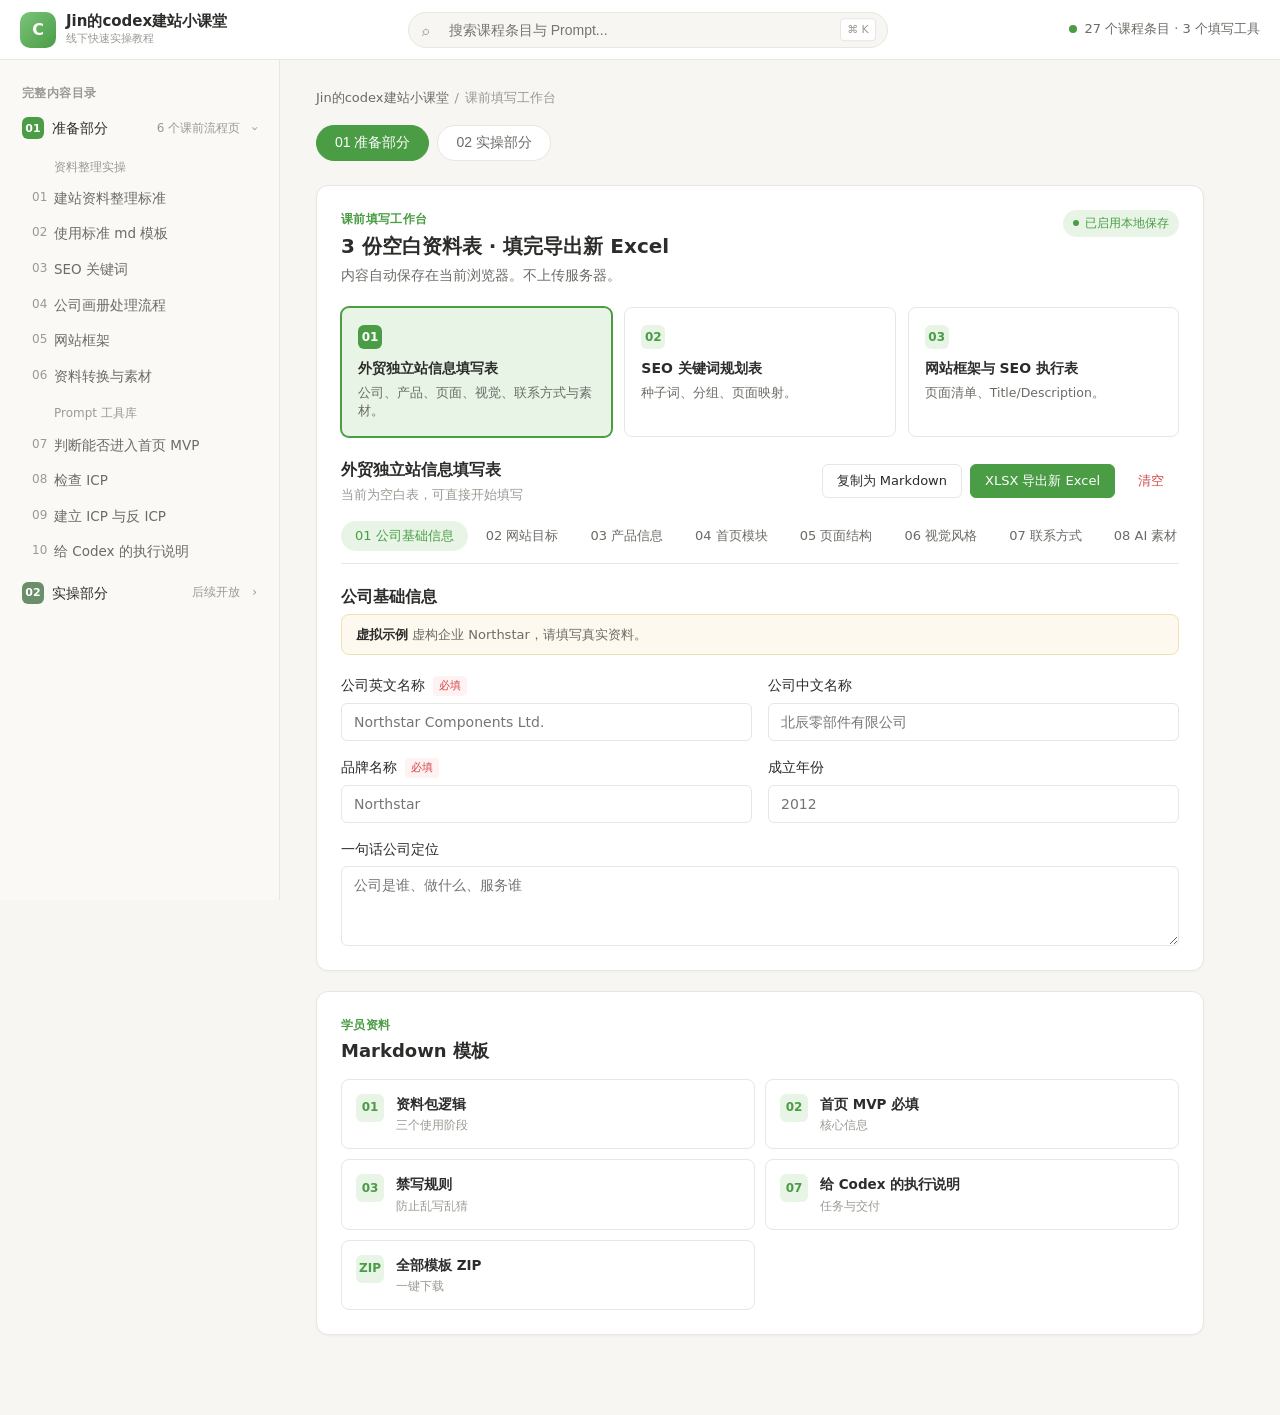
==== commit 3732b02d: "Replace loader with full deployable index.html" ====
--- a/index.html
+++ b/index.html
@@ -1,22 +1,310 @@
 <!DOCTYPE html>
 <html lang="zh-CN">
 <head>
-<meta charset="UTF-8"/>
-<meta name="viewport" content="width=device-width, initial-scale=1.0"/>
+<meta charset="UTF-8" />
+<meta name="viewport" content="width=device-width, initial-scale=1.0" />
 <title>Jin的codex建站小课堂</title>
-<script>
-(async function(){
-  const [a,b] = await Promise.all([
-    fetch('page-a.html').then(r=>r.text()),
-    fetch('page-b.html').then(r=>r.text())
-  ]);
-  document.open();
-  document.write(a+b);
-  document.close();
-})();
-</script>
+<meta name="description" content="线下快速实操教程 · 用 Codex 做外贸独立站" />
+<link rel="stylesheet" href="css/styles.css" />
+<link rel="icon" href="data:image/svg+xml,<svg xmlns='http://www.w3.org/2000/svg' viewBox='0 0 100 100'><rect width='100' height='100' rx='22' fill='%234a9c45'/><text x='50' y='68' font-size='52' text-anchor='middle' fill='white' font-family='system-ui' font-weight='700'>C</text></svg>" />
 </head>
 <body>
-<p style="font-family:system-ui;padding:2rem;color:#666">加载中…</p>
+<header class="header">
+<button class="menu-toggle" id="menuToggle" aria-label="菜单">☰</button>
+<a href="#" class="header-logo" data-page="home">
+<div class="logo-icon">C</div>
+<div class="logo-text">
+<span class="logo-title">Jin的codex建站小课堂</span>
+<span class="logo-sub">线下快速实操教程</span>
+</div>
+</a>
+<div class="header-search">
+<span class="search-icon">⌕</span>
+<input type="text" id="searchInput" placeholder="搜索课程条目与 Prompt..." readonly />
+<kbd class="kbd">⌘ K</kbd>
+</div>
+<div class="header-meta">
+<span class="dot"></span>
+<span>27 个课程条目 · 3 个填写工具</span>
+</div>
+</header>
+<div class="layout">
+<aside class="sidebar" id="sidebar">
+<div class="sidebar-section-title">完整内容目录</div>
+<ul class="sidebar-nav">
+<li class="nav-group open" data-group="prep">
+<div class="nav-group-header">
+<span class="badge">01</span>
+<span>准备部分</span>
+<span class="count">6 个课前流程页</span>
+<span class="chevron">›</span>
+</div>
+<ul class="nav-group-items">
+<li class="nav-subgroup-title">资料整理实操</li>
+<li><a class="nav-item" data-page="lesson-01" href="#"><span class="num">01</span>建站资料整理标准</a></li>
+<li><a class="nav-item" data-page="lesson-02" href="#"><span class="num">02</span>使用标准 md 模板</a></li>
+<li><a class="nav-item" data-page="lesson-03" href="#"><span class="num">03</span>SEO 关键词</a></li>
+<li><a class="nav-item" data-page="lesson-04" href="#"><span class="num">04</span>公司画册处理流程</a></li>
+<li><a class="nav-item" data-page="lesson-05" href="#"><span class="num">05</span>网站框架</a></li>
+<li><a class="nav-item" data-page="lesson-06" href="#"><span class="num">06</span>资料转换与素材</a></li>
+<li class="nav-subgroup-title">Prompt 工具库</li>
+<li><a class="nav-item" data-page="lesson-07" href="#"><span class="num">07</span>判断能否进入首页 MVP</a></li>
+<li><a class="nav-item" data-page="lesson-08" href="#"><span class="num">08</span>检查 ICP</a></li>
+<li><a class="nav-item" data-page="lesson-09" href="#"><span class="num">09</span>建立 ICP 与反 ICP</a></li>
+<li><a class="nav-item" data-page="lesson-10" href="#"><span class="num">10</span>给 Codex 的执行说明</a></li>
+</ul>
+</li>
+<li class="nav-group" data-group="practice">
+<div class="nav-group-header">
+<span class="badge" style="background:#6b8f6a">02</span>
+<span>实操部分</span>
+<span class="count">后续开放</span>
+<span class="chevron">›</span>
+</div>
+<ul class="nav-group-items">
+<li><a class="nav-item" data-page="lesson-11" href="#"><span class="num">11</span>创建项目与目录结构</a></li>
+<li><a class="nav-item" data-page="lesson-12" href="#"><span class="num">12</span>首页 MVP 生成与迭代</a></li>
+<li><a class="nav-item" data-page="lesson-13" href="#"><span class="num">13</span>产品页与案例页</a></li>
+<li><a class="nav-item" data-page="lesson-14" href="#"><span class="num">14</span>联系页与表单</a></li>
+<li><a class="nav-item" data-page="lesson-15" href="#"><span class="num">15</span>部署到 Vercel</a></li>
+</ul>
+</li>
+</ul>
+</aside>
+<main class="main">
+<div class="content-panel" id="panel-home">
+<div class="breadcrumb">
+<a href="#" data-page="home">Jin的codex建站小课堂</a>
+<span>/</span>
+<span>课前填写工作台</span>
+</div>
+<div class="section-tabs">
+<button class="section-tab active" data-section="prep">01 准备部分</button>
+<button class="section-tab" data-section="practice">02 实操部分</button>
+</div>
+<div class="card">
+<div class="card-header">
+<div>
+<div class="card-label">课前填写工作台</div>
+<h2 class="card-title">3 份空白资料表 · 填完导出新 Excel</h2>
+<p class="card-desc">内容自动保存在当前浏览器。不上传服务器。</p>
+</div>
+<div class="save-badge" id="saveStatus">
+<span class="dot"></span>
+<span>已启用本地保存</span>
+</div>
+</div>
+<div class="tool-cards">
+<div class="tool-card active" data-tool="info">
+<div class="num">01</div>
+<h4>外贸独立站信息填写表</h4>
+<p>公司、产品、页面、视觉、联系方式与素材。</p>
+</div>
+<div class="tool-card" data-tool="seo">
+<div class="num">02</div>
+<h4>SEO 关键词规划表</h4>
+<p>种子词、分组、页面映射。</p>
+</div>
+<div class="tool-card" data-tool="framework">
+<div class="num">03</div>
+<h4>网站框架与 SEO 执行表</h4>
+<p>页面清单、Title/Description。</p>
+</div>
+</div>
+<div class="form-area form-panel active" id="form-info">
+<div class="form-toolbar">
+<div class="form-toolbar-left">
+<h3>外贸独立站信息填写表</h3>
+<div class="status">当前为空白表，可直接开始填写</div>
+</div>
+<div class="form-toolbar-right">
+<button class="btn" id="btnCopyMd">复制为 Markdown</button>
+<button class="btn btn-primary" id="btnExportXlsx">XLSX 导出新 Excel</button>
+<button class="btn btn-danger" id="btnClear">清空</button>
+</div>
+</div>
+<div class="form-tabs" id="infoTabs">
+<button class="form-tab active" data-tab="company">01 公司基础信息</button>
+<button class="form-tab" data-tab="goals">02 网站目标</button>
+<button class="form-tab" data-tab="products">03 产品信息</button>
+<button class="form-tab" data-tab="homepage">04 首页模块</button>
+<button class="form-tab" data-tab="structure">05 页面结构</button>
+<button class="form-tab" data-tab="visual">06 视觉风格</button>
+<button class="form-tab" data-tab="contact">07 联系方式</button>
+<button class="form-tab" data-tab="assets">08 AI 素材</button>
+<button class="form-tab" data-tab="upload">09 上传清单</button>
+<button class="form-tab" data-tab="codex">10 Codex 说明</button>
+</div>
+<div class="form-tab-panel active" data-tab-panel="company">
+<div class="form-section-title">公司基础信息</div>
+<div class="example-box"><strong>虚拟示例</strong> 虚构企业 Northstar，请填写真实资料。</div>
+<div class="field-grid">
+<div class="field"><label class="field-label">公司英文名称 <span class="req">必填</span></label><input type="text" data-key="company_en" placeholder="Northstar Components Ltd." /></div>
+<div class="field"><label class="field-label">公司中文名称</label><input type="text" data-key="company_zh" placeholder="北辰零部件有限公司" /></div>
+<div class="field"><label class="field-label">品牌名称 <span class="req">必填</span></label><input type="text" data-key="brand" placeholder="Northstar" /></div>
+<div class="field"><label class="field-label">成立年份</label><input type="text" data-key="founded" placeholder="2012" /></div>
+<div class="field full"><label class="field-label">一句话公司定位</label><textarea data-key="tagline" placeholder="公司是谁、做什么、服务谁"></textarea></div>
+</div>
+</div>
+<div class="form-tab-panel" data-tab-panel="goals">
+<div class="form-section-title">网站目标</div>
+<div class="field-grid">
+<div class="field full"><label class="field-label">主转化事件 <span class="req">必填</span></label><input type="text" data-key="main_cta" placeholder="提交询盘 / 下载手册" /></div>
+<div class="field full"><label class="field-label">ICP 一句话</label><textarea data-key="icp"></textarea></div>
+<div class="field full"><label class="field-label">反 ICP</label><textarea data-key="anti_icp"></textarea></div>
+</div>
+</div>
+<div class="form-tab-panel" data-tab-panel="products">
+<div class="form-section-title">产品信息</div>
+<div class="field-grid">
+<div class="field full"><label class="field-label">主推产品 / 系列</label><textarea data-key="products" rows="4"></textarea></div>
+</div>
+</div>
+<div class="form-tab-panel" data-tab-panel="homepage">
+<div class="form-section-title">首页模块</div>
+<div class="field-grid">
+<div class="field full"><label class="field-label">Hero 主标题</label><input type="text" data-key="hero_title" /></div>
+<div class="field full"><label class="field-label">Hero 副文案</label><textarea data-key="hero_sub"></textarea></div>
+<div class="field full"><label class="field-label">主 CTA 按钮文案</label><input type="text" data-key="hero_cta" /></div>
+</div>
+</div>
+<div class="form-tab-panel" data-tab-panel="structure">
+<div class="form-section-title">页面结构</div>
+<div class="field-grid">
+<div class="field full"><label class="field-label">页面清单（含 URL）</label><textarea data-key="page_list" rows="4"></textarea></div>
+</div>
+</div>
+<div class="form-tab-panel" data-tab-panel="visual">
+<div class="form-section-title">视觉风格</div>
+<div class="field-grid">
+<div class="field"><label class="field-label">主色</label><input type="text" data-key="color_primary" placeholder="#0B3D2E" /></div>
+<div class="field"><label class="field-label">风格关键词</label><input type="text" data-key="style_keywords" placeholder="专业、克制、工业" /></div>
+</div>
+</div>
+<div class="form-tab-panel" data-tab-panel="contact">
+<div class="form-section-title">联系方式</div>
+<div class="field-grid">
+<div class="field"><label class="field-label">邮箱</label><input type="email" data-key="email" /></div>
+<div class="field"><label class="field-label">WhatsApp / 电话</label><input type="text" data-key="phone" /></div>
+<div class="field full"><label class="field-label">地址</label><input type="text" data-key="address" /></div>
+</div>
+</div>
+<div class="form-tab-panel" data-tab-panel="assets">
+<div class="form-section-title">AI 素材需求</div>
+<div class="field-grid">
+<div class="field full"><label class="field-label">需生成的图片清单</label><textarea data-key="ai_assets" rows="3"></textarea></div>
+</div>
+</div>
+<div class="form-tab-panel" data-tab-panel="upload">
+<div class="form-section-title">上传资料清单</div>
+<div class="field-grid">
+<div class="field full"><label class="field-label">已上传 / 待上传文件</label><textarea data-key="upload_list" rows="3"></textarea></div>
+</div>
+</div>
+<div class="form-tab-panel" data-tab-panel="codex">
+<div class="form-section-title">Codex 项目说明</div>
+<div class="field-grid">
+<div class="field full"><label class="field-label">本轮任务说明</label><textarea data-key="codex_brief" rows="4"></textarea></div>
+</div>
+</div>
+</div>
+<div class="form-area form-panel" id="form-seo">
+<div class="form-toolbar">
+<div class="form-toolbar-left"><h3>SEO 关键词规划表</h3></div>
+<div class="form-toolbar-right">
+<button class="btn" data-action="copy-seo">复制 Markdown</button>
+<button class="btn btn-primary" data-action="export-seo">导出 Excel</button>
+<button class="btn btn-danger" data-action="clear-seo">清空</button>
+</div>
+</div>
+<div class="field-grid">
+<div class="field full"><label class="field-label">种子关键词</label><textarea data-key="seo_seeds" rows="4"></textarea></div>
+<div class="field full"><label class="field-label">页面映射</label><textarea data-key="seo_mapping" rows="4"></textarea></div>
+</div>
+</div>
+<div class="form-area form-panel" id="form-framework">
+<div class="form-toolbar">
+<div class="form-toolbar-left"><h3>网站框架与 SEO 执行表</h3></div>
+<div class="form-toolbar-right">
+<button class="btn" data-action="copy-fw">复制 Markdown</button>
+<button class="btn btn-primary" data-action="export-fw">导出 Excel</button>
+<button class="btn btn-danger" data-action="clear-fw">清空</button>
+</div>
+</div>
+<div class="field-grid">
+<div class="field full"><label class="field-label">页面清单</label><textarea data-key="fw_pages" rows="4"></textarea></div>
+<div class="field full"><label class="field-label">Title / Description 草稿</label><textarea data-key="fw_meta" rows="4"></textarea></div>
+</div>
+</div>
+</div>
+<div class="card">
+<div class="card-label">学员资料</div>
+<h2 class="card-title" style="font-size:18px;">Markdown 模板</h2>
+<div class="template-grid">
+<a class="template-item" href="templates/00-先看这个-资料逻辑.md" download><span class="t-num">01</span><div><h4>资料包逻辑</h4><p>三个使用阶段</p></div></a>
+<a class="template-item" href="templates/01-首页MVP必填.md" download><span class="t-num">02</span><div><h4>首页 MVP 必填</h4><p>核心信息</p></div></a>
+<a class="template-item" href="templates/02-禁写规则必填.md" download><span class="t-num">03</span><div><h4>禁写规则</h4><p>防止乱写乱猜</p></div></a>
+<a class="template-item" href="templates/06-给Codex的执行说明.md" download><span class="t-num">07</span><div><h4>给 Codex 的执行说明</h4><p>任务与交付</p></div></a>
+<a class="template-item" href="templates/Codex建站资料模板.zip" download><span class="t-num">ZIP</span><div><h4>全部模板 ZIP</h4><p>一键下载</p></div></a>
+</div>
+</div>
+</div>
+<div class="content-panel" id="panel-lesson-01">
+<div class="lesson-content">
+<h1>建站资料整理标准</h1>
+<div class="lesson-meta"><span>资料整理实操</span><span>·</span><span>约 3 分钟</span></div>
+<p>每个文件至少登记：文件名、来源、日期、用途、证据等级、保密级别。未经核验的表述标为「待核验」。</p>
+<div class="code-tree" id="tree1">建站资料/
+├─ 01-公司与品牌/
+├─ 02-产品与解决方案/
+└─ 99-待确认/
+建站资料-md/
+├─ 00-先看这个-资料逻辑.md
+└─ 01-首页MVP必填.md<button class="btn copy-btn" onclick="copyText('tree1')">复制</button></div>
+<div class="accept-gate"><h3>验收门</h3><p>进入首页 MVP 前须明确：目标与转化、ICP/反 ICP、主推产品、证据、禁写规则、联系方式。</p></div>
+<div class="next-lesson"><a href="#" data-page="home">返回工作台</a><a href="#" data-page="lesson-15">部署说明 →</a></div>
+</div>
+</div>
+<div class="content-panel" id="panel-lesson-02"><div class="lesson-content"><h1>使用标准 md 模板</h1><p>把原始资料沉淀成可被 Codex 读取的 Markdown。</p><div class="next-lesson"><a href="#" data-page="home">返回工作台</a></div></div></div>
+<div class="content-panel" id="panel-lesson-03"><div class="lesson-content"><h1>SEO 关键词</h1><p>从种子词扩展主题簇并做页面映射。</p><div class="next-lesson"><a href="#" data-page="home">返回工作台</a></div></div></div>
+<div class="content-panel" id="panel-lesson-04"><div class="lesson-content"><h1>公司画册处理流程</h1><p>拆页、脱敏、标记可公开范围。</p><div class="next-lesson"><a href="#" data-page="home">返回工作台</a></div></div></div>
+<div class="content-panel" id="panel-lesson-05"><div class="lesson-content"><h1>网站框架</h1><p>产出页面清单与 Title/Description 草稿。</p><div class="next-lesson"><a href="#" data-page="home">返回工作台</a></div></div></div>
+<div class="content-panel" id="panel-lesson-06"><div class="lesson-content"><h1>资料转换与素材</h1><p>表格转文本，图片登记用途与版权。</p><div class="next-lesson"><a href="#" data-page="home">返回工作台</a></div></div></div>
+<div class="content-panel" id="panel-lesson-07"><div class="lesson-content"><h1>判断能否进入首页 MVP</h1><p>对照验收门检查资料是否齐备。</p><div class="next-lesson"><a href="#" data-page="home">返回工作台</a></div></div></div>
+<div class="content-panel" id="panel-lesson-08"><div class="lesson-content"><h1>检查 ICP</h1><p>购买角色、场景、触发事件是否具体。</p><div class="next-lesson"><a href="#" data-page="home">返回工作台</a></div></div></div>
+<div class="content-panel" id="panel-lesson-09"><div class="lesson-content"><h1>建立 ICP 与反 ICP</h1><p>用真实成交与询盘记录，标注证据来源。</p><div class="next-lesson"><a href="#" data-page="home">返回工作台</a></div></div></div>
+<div class="content-panel" id="panel-lesson-10"><div class="lesson-content"><h1>给 Codex 的执行说明</h1><p>每轮只做一件事：范围、交付物、验收标准。</p><div class="next-lesson"><a href="#" data-page="home">返回工作台</a></div></div></div>
+<div class="content-panel" id="panel-lesson-11"><div class="lesson-content"><h1>创建项目与目录结构</h1><p>先落盘资料目录，再写页面代码。</p><div class="next-lesson"><a href="#" data-page="home">返回工作台</a></div></div></div>
+<div class="content-panel" id="panel-lesson-12"><div class="lesson-content"><h1>首页 MVP 生成与迭代</h1><p>只做首页：结构清晰、主 CTA 明确。</p><div class="next-lesson"><a href="#" data-page="home">返回工作台</a></div></div></div>
+<div class="content-panel" id="panel-lesson-13"><div class="lesson-content"><h1>产品页与案例页</h1><p>产品页围绕参数与场景；案例需授权。</p><div class="next-lesson"><a href="#" data-page="home">返回工作台</a></div></div></div>
+<div class="content-panel" id="panel-lesson-14"><div class="lesson-content"><h1>联系页与表单</h1><p>字段与信息表一致；可选 Formspree。</p><div class="next-lesson"><a href="#" data-page="home">返回工作台</a></div></div></div>
+<div class="content-panel" id="panel-lesson-15">
+<div class="lesson-content">
+<h1>部署到 Vercel 与域名绑定</h1>
+<div class="lesson-meta"><span>实操部分</span><span>·</span><span>约 10 分钟</span></div>
+<p>本站为纯静态文件，适合 Vercel / Netlify / GitHub Pages。</p>
+<ol>
+<li>在 vercel.com Import 本仓库</li>
+<li>Framework Preset 选 <strong>Other</strong></li>
+<li>直接 Deploy</li>
+<li>在 Settings → Domains 绑定域名</li>
+</ol>
+<div class="code-tree" id="cmd-vercel">npx vercel
+npx vercel --prod<button class="btn copy-btn" onclick="copyText('cmd-vercel')">复制</button></div>
+<div class="accept-gate"><h3>验收门</h3><p>生产环境 HTTPS 可访问；域名解析正确。</p></div>
+<div class="next-lesson"><a href="#" data-page="home">返回工作台</a></div>
+</div>
+</div>
+</main>
+</div>
+<div class="search-overlay" id="searchOverlay">
+<div class="search-modal">
+<input type="text" id="searchModalInput" placeholder="搜索课程条目与 Prompt…" autocomplete="off" />
+<div class="search-results" id="searchResults"></div>
+</div>
+</div>
+<div class="toast" id="toast"></div>
+<script src="https://cdn.sheetjs.com/xlsx-0.20.3/package/dist/xlsx.full.min.js"></script>
+<script src="js/app.js"></script>
 </body>
 </html>
--- a/css/styles.css
+++ b/css/styles.css
@@ -0,0 +1,1037 @@
+/* ===== Jin的codex建站小课堂 - 样式 ===== */
+:root {
+  --bg: #f7f6f2;
+  --bg-card: #ffffff;
+  --bg-sidebar: #faf9f6;
+  --bg-hover: #f0f7ef;
+  --bg-active: #e8f5e6;
+  --border: #e8e6e0;
+  --border-light: #f0eee8;
+  --text: #2c2c2a;
+  --text-secondary: #6b6b66;
+  --text-muted: #9a9a94;
+  --primary: #4a9c45;
+  --primary-light: #6bb86a;
+  --primary-bg: #e8f5e6;
+  --primary-border: #c5e4c3;
+  --accent: #f5f0e6;
+  --accent-border: #e8dfc8;
+  --warning-bg: #fef9ef;
+  --warning-border: #f0e0b8;
+  --danger: #d64545;
+  --radius: 12px;
+  --radius-sm: 8px;
+  --radius-xs: 6px;
+  --shadow: 0 1px 3px rgba(0,0,0,0.04);
+  --shadow-md: 0 4px 12px rgba(0,0,0,0.06);
+  --font: "Inter", "PingFang SC", "Microsoft YaHei", system-ui, -apple-system, sans-serif;
+  --sidebar-width: 280px;
+  --header-height: 60px;
+}
+
+*, *::before, *::after {
+  box-sizing: border-box;
+  margin: 0;
+  padding: 0;
+}
+
+html {
+  font-size: 15px;
+  scroll-behavior: smooth;
+}
+
+body {
+  font-family: var(--font);
+  background: var(--bg);
+  color: var(--text);
+  line-height: 1.6;
+  min-height: 100vh;
+  overflow-x: hidden;
+}
+
+/* ===== Header ===== */
+.header {
+  position: fixed;
+  top: 0;
+  left: 0;
+  right: 0;
+  height: var(--header-height);
+  background: var(--bg-card);
+  border-bottom: 1px solid var(--border);
+  display: flex;
+  align-items: center;
+  padding: 0 20px;
+  z-index: 100;
+  gap: 16px;
+}
+
+.header-logo {
+  display: flex;
+  align-items: center;
+  gap: 10px;
+  flex-shrink: 0;
+  text-decoration: none;
+  color: inherit;
+}
+
+.logo-icon {
+  width: 36px;
+  height: 36px;
+  background: linear-gradient(135deg, #7bc47a, #4a9c45);
+  border-radius: 10px;
+  display: flex;
+  align-items: center;
+  justify-content: center;
+  color: white;
+  font-weight: 700;
+  font-size: 16px;
+}
+
+.logo-text {
+  display: flex;
+  flex-direction: column;
+}
+
+.logo-title {
+  font-weight: 600;
+  font-size: 15px;
+  line-height: 1.2;
+}
+
+.logo-sub {
+  font-size: 11px;
+  color: var(--text-muted);
+}
+
+.header-search {
+  flex: 1;
+  max-width: 480px;
+  margin: 0 auto;
+  position: relative;
+}
+
+.header-search input {
+  width: 100%;
+  padding: 9px 16px 9px 40px;
+  border: 1px solid var(--border);
+  border-radius: 999px;
+  background: var(--bg);
+  font-size: 14px;
+  color: var(--text);
+  outline: none;
+  transition: border-color 0.2s, box-shadow 0.2s;
+}
+
+.header-search input:focus {
+  border-color: var(--primary-light);
+  box-shadow: 0 0 0 3px rgba(74, 156, 69, 0.12);
+}
+
+.header-search .search-icon {
+  position: absolute;
+  left: 14px;
+  top: 50%;
+  transform: translateY(-50%);
+  color: var(--text-muted);
+  font-size: 14px;
+}
+
+.header-search .kbd {
+  position: absolute;
+  right: 12px;
+  top: 50%;
+  transform: translateY(-50%);
+  background: var(--bg-card);
+  border: 1px solid var(--border);
+  border-radius: 4px;
+  padding: 2px 6px;
+  font-size: 11px;
+  color: var(--text-muted);
+  font-family: inherit;
+}
+
+.header-meta {
+  display: flex;
+  align-items: center;
+  gap: 8px;
+  font-size: 13px;
+  color: var(--text-secondary);
+  flex-shrink: 0;
+}
+
+.header-meta .dot {
+  width: 8px;
+  height: 8px;
+  background: var(--primary);
+  border-radius: 50%;
+}
+
+/* ===== Layout ===== */
+.layout {
+  display: flex;
+  margin-top: var(--header-height);
+  min-height: calc(100vh - var(--header-height));
+}
+
+/* ===== Sidebar ===== */
+.sidebar {
+  width: var(--sidebar-width);
+  background: var(--bg-sidebar);
+  border-right: 1px solid var(--border);
+  position: fixed;
+  top: var(--header-height);
+  bottom: 0;
+  left: 0;
+  overflow-y: auto;
+  padding: 16px 12px;
+  z-index: 50;
+}
+
+.sidebar-section-title {
+  font-size: 12px;
+  font-weight: 600;
+  color: var(--text-muted);
+  text-transform: uppercase;
+  letter-spacing: 0.04em;
+  padding: 8px 10px 6px;
+}
+
+.sidebar-nav {
+  list-style: none;
+}
+
+.nav-group {
+  margin-bottom: 4px;
+}
+
+.nav-group-header {
+  display: flex;
+  align-items: center;
+  gap: 8px;
+  padding: 8px 10px;
+  border-radius: var(--radius-sm);
+  cursor: pointer;
+  font-weight: 500;
+  font-size: 14px;
+  color: var(--text);
+  transition: background 0.15s;
+  user-select: none;
+}
+
+.nav-group-header:hover {
+  background: var(--bg-hover);
+}
+
+.nav-group-header .badge {
+  background: var(--primary);
+  color: white;
+  font-size: 11px;
+  font-weight: 600;
+  width: 22px;
+  height: 22px;
+  border-radius: 6px;
+  display: flex;
+  align-items: center;
+  justify-content: center;
+  flex-shrink: 0;
+}
+
+.nav-group-header .count {
+  margin-left: auto;
+  font-size: 12px;
+  color: var(--text-muted);
+  font-weight: 400;
+}
+
+.nav-group-header .chevron {
+  margin-left: 4px;
+  font-size: 12px;
+  color: var(--text-muted);
+  transition: transform 0.2s;
+}
+
+.nav-group.open .chevron {
+  transform: rotate(90deg);
+}
+
+.nav-group-items {
+  list-style: none;
+  padding-left: 12px;
+  max-height: 0;
+  overflow: hidden;
+  transition: max-height 0.3s ease;
+}
+
+.nav-group.open .nav-group-items {
+  max-height: 800px;
+}
+
+.nav-item {
+  display: block;
+  padding: 7px 12px 7px 30px;
+  border-radius: var(--radius-xs);
+  font-size: 13.5px;
+  color: var(--text-secondary);
+  text-decoration: none;
+  cursor: pointer;
+  transition: background 0.15s, color 0.15s;
+  position: relative;
+}
+
+.nav-item:hover {
+  background: var(--bg-hover);
+  color: var(--text);
+}
+
+.nav-item.active {
+  background: var(--bg-active);
+  color: var(--primary);
+  font-weight: 500;
+}
+
+.nav-item .num {
+  position: absolute;
+  left: 8px;
+  font-size: 12px;
+  color: var(--text-muted);
+  font-weight: 500;
+}
+
+.nav-subgroup-title {
+  font-size: 12px;
+  color: var(--text-muted);
+  padding: 10px 12px 4px 30px;
+  font-weight: 500;
+}
+
+/* ===== Main Content ===== */
+.main {
+  flex: 1;
+  margin-left: var(--sidebar-width);
+  padding: 28px 36px 60px;
+  max-width: 960px;
+}
+
+.breadcrumb {
+  font-size: 13px;
+  color: var(--text-muted);
+  margin-bottom: 16px;
+  display: flex;
+  align-items: center;
+  gap: 6px;
+}
+
+.breadcrumb a {
+  color: var(--text-secondary);
+  text-decoration: none;
+}
+
+.breadcrumb a:hover {
+  color: var(--primary);
+}
+
+.section-tabs {
+  display: flex;
+  gap: 8px;
+  margin-bottom: 24px;
+}
+
+.section-tab {
+  padding: 8px 18px;
+  border-radius: 999px;
+  font-size: 14px;
+  font-weight: 500;
+  border: none;
+  cursor: pointer;
+  background: var(--bg-card);
+  color: var(--text-secondary);
+  border: 1px solid var(--border);
+  transition: all 0.15s;
+}
+
+.section-tab:hover {
+  background: var(--bg-hover);
+}
+
+.section-tab.active {
+  background: var(--primary);
+  color: white;
+  border-color: var(--primary);
+}
+
+/* ===== Cards ===== */
+.card {
+  background: var(--bg-card);
+  border: 1px solid var(--border);
+  border-radius: var(--radius);
+  padding: 24px;
+  margin-bottom: 20px;
+  box-shadow: var(--shadow);
+}
+
+.card-header {
+  display: flex;
+  align-items: flex-start;
+  justify-content: space-between;
+  margin-bottom: 12px;
+}
+
+.card-label {
+  font-size: 12px;
+  font-weight: 600;
+  color: var(--primary);
+  text-transform: uppercase;
+  letter-spacing: 0.03em;
+  margin-bottom: 4px;
+}
+
+.card-title {
+  font-size: 20px;
+  font-weight: 600;
+  line-height: 1.3;
+}
+
+.card-desc {
+  font-size: 14px;
+  color: var(--text-secondary);
+  margin-top: 6px;
+  line-height: 1.55;
+}
+
+.save-badge {
+  display: inline-flex;
+  align-items: center;
+  gap: 6px;
+  font-size: 12px;
+  color: var(--primary);
+  background: var(--primary-bg);
+  padding: 4px 10px;
+  border-radius: 999px;
+  white-space: nowrap;
+}
+
+.save-badge .dot {
+  width: 6px;
+  height: 6px;
+  background: var(--primary);
+  border-radius: 50%;
+}
+
+/* ===== Tool Cards Grid ===== */
+.tool-cards {
+  display: grid;
+  grid-template-columns: repeat(3, 1fr);
+  gap: 12px;
+  margin: 20px 0;
+}
+
+.tool-card {
+  border: 1.5px solid var(--border);
+  border-radius: var(--radius-sm);
+  padding: 16px;
+  cursor: pointer;
+  transition: all 0.15s;
+  background: var(--bg-card);
+}
+
+.tool-card:hover {
+  border-color: var(--primary-border);
+  background: var(--bg-hover);
+}
+
+.tool-card.active {
+  border-color: var(--primary);
+  background: var(--primary-bg);
+  box-shadow: 0 0 0 1px var(--primary);
+}
+
+.tool-card .num {
+  display: inline-flex;
+  width: 24px;
+  height: 24px;
+  background: var(--primary-bg);
+  color: var(--primary);
+  border-radius: 6px;
+  align-items: center;
+  justify-content: center;
+  font-size: 12px;
+  font-weight: 700;
+  margin-bottom: 8px;
+}
+
+.tool-card.active .num {
+  background: var(--primary);
+  color: white;
+}
+
+.tool-card h4 {
+  font-size: 14px;
+  font-weight: 600;
+  margin-bottom: 4px;
+}
+
+.tool-card p {
+  font-size: 12.5px;
+  color: var(--text-secondary);
+  line-height: 1.45;
+}
+
+/* ===== Form Area ===== */
+.form-area {
+  margin-top: 8px;
+}
+
+.form-toolbar {
+  display: flex;
+  align-items: center;
+  justify-content: space-between;
+  margin-bottom: 16px;
+  flex-wrap: wrap;
+  gap: 10px;
+}
+
+.form-toolbar-left h3 {
+  font-size: 16px;
+  font-weight: 600;
+}
+
+.form-toolbar-left .status {
+  font-size: 13px;
+  color: var(--text-muted);
+  margin-top: 2px;
+}
+
+.form-toolbar-right {
+  display: flex;
+  gap: 8px;
+}
+
+.btn {
+  display: inline-flex;
+  align-items: center;
+  gap: 6px;
+  padding: 7px 14px;
+  border-radius: var(--radius-xs);
+  font-size: 13px;
+  font-weight: 500;
+  border: 1px solid var(--border);
+  background: var(--bg-card);
+  color: var(--text);
+  cursor: pointer;
+  transition: all 0.15s;
+  font-family: inherit;
+}
+
+.btn:hover {
+  background: var(--bg-hover);
+}
+
+.btn-primary {
+  background: var(--primary);
+  color: white;
+  border-color: var(--primary);
+}
+
+.btn-primary:hover {
+  background: var(--primary-light);
+}
+
+.btn-danger {
+  color: var(--danger);
+  border-color: transparent;
+  background: transparent;
+}
+
+.btn-danger:hover {
+  background: #fef2f2;
+}
+
+/* Form Tabs */
+.form-tabs {
+  display: flex;
+  gap: 4px;
+  overflow-x: auto;
+  padding-bottom: 12px;
+  border-bottom: 1px solid var(--border);
+  margin-bottom: 20px;
+  scrollbar-width: none;
+}
+
+.form-tabs::-webkit-scrollbar {
+  display: none;
+}
+
+.form-tab {
+  padding: 6px 14px;
+  border-radius: 999px;
+  font-size: 13px;
+  white-space: nowrap;
+  border: none;
+  background: transparent;
+  color: var(--text-secondary);
+  cursor: pointer;
+  transition: all 0.15s;
+  font-family: inherit;
+}
+
+.form-tab:hover {
+  background: var(--bg-hover);
+  color: var(--text);
+}
+
+.form-tab.active {
+  background: var(--primary-bg);
+  color: var(--primary);
+  font-weight: 500;
+}
+
+/* Form Fields */
+.form-section-title {
+  font-size: 16px;
+  font-weight: 600;
+  margin-bottom: 4px;
+}
+
+.form-section-hint {
+  font-size: 13px;
+  color: var(--text-muted);
+  margin-bottom: 16px;
+}
+
+.example-box {
+  background: var(--warning-bg);
+  border: 1px solid var(--warning-border);
+  border-radius: var(--radius-sm);
+  padding: 10px 14px;
+  font-size: 13px;
+  color: var(--text-secondary);
+  margin-bottom: 20px;
+  line-height: 1.5;
+}
+
+.example-box strong {
+  color: var(--text);
+}
+
+.field-grid {
+  display: grid;
+  grid-template-columns: 1fr 1fr;
+  gap: 16px;
+}
+
+.field {
+  display: flex;
+  flex-direction: column;
+  gap: 6px;
+}
+
+.field.full {
+  grid-column: 1 / -1;
+}
+
+.field-label {
+  display: flex;
+  align-items: center;
+  gap: 8px;
+  font-size: 13.5px;
+  font-weight: 500;
+}
+
+.field-label .req {
+  font-size: 11px;
+  background: #fef2f2;
+  color: var(--danger);
+  padding: 1px 6px;
+  border-radius: 4px;
+  font-weight: 500;
+}
+
+.field input,
+.field textarea,
+.field select {
+  padding: 10px 12px;
+  border: 1px solid var(--border);
+  border-radius: var(--radius-xs);
+  font-size: 14px;
+  font-family: inherit;
+  color: var(--text);
+  background: var(--bg-card);
+  outline: none;
+  transition: border-color 0.15s, box-shadow 0.15s;
+  width: 100%;
+}
+
+.field input:focus,
+.field textarea:focus,
+.field select:focus {
+  border-color: var(--primary-light);
+  box-shadow: 0 0 0 3px rgba(74, 156, 69, 0.1);
+}
+
+.field textarea {
+  min-height: 80px;
+  resize: vertical;
+}
+
+.field-example {
+  font-size: 12.5px;
+  color: var(--text-muted);
+  background: var(--bg);
+  padding: 6px 10px;
+  border-radius: var(--radius-xs);
+  line-height: 1.4;
+}
+
+.field-hint {
+  font-size: 12px;
+  color: var(--text-muted);
+}
+
+/* ===== Lesson Content ===== */
+.lesson-content h1 {
+  font-size: 24px;
+  font-weight: 700;
+  margin-bottom: 8px;
+}
+
+.lesson-meta {
+  font-size: 13px;
+  color: var(--text-muted);
+  margin-bottom: 24px;
+  display: flex;
+  gap: 12px;
+  align-items: center;
+}
+
+.lesson-content h2 {
+  font-size: 18px;
+  font-weight: 600;
+  margin: 28px 0 12px;
+  padding-top: 8px;
+}
+
+.lesson-content h3 {
+  font-size: 15px;
+  font-weight: 600;
+  margin: 20px 0 8px;
+}
+
+.lesson-content p {
+  margin-bottom: 12px;
+  color: var(--text-secondary);
+  line-height: 1.7;
+}
+
+.lesson-content ul, .lesson-content ol {
+  margin: 0 0 16px 20px;
+  color: var(--text-secondary);
+}
+
+.lesson-content li {
+  margin-bottom: 6px;
+  line-height: 1.6;
+}
+
+.lesson-content code {
+  background: var(--bg);
+  padding: 2px 6px;
+  border-radius: 4px;
+  font-size: 13px;
+  font-family: "SF Mono", "Fira Code", monospace;
+}
+
+.prompt-block {
+  background: #1e1e1e;
+  color: #e0e0e0;
+  border-radius: var(--radius-sm);
+  padding: 16px 18px;
+  margin: 12px 0 20px;
+  position: relative;
+  font-family: "SF Mono", "Fira Code", Consolas, monospace;
+  font-size: 13px;
+  line-height: 1.6;
+  overflow-x: auto;
+  white-space: pre-wrap;
+}
+
+.prompt-block .copy-btn {
+  position: absolute;
+  top: 10px;
+  right: 10px;
+  background: rgba(255,255,255,0.1);
+  border: none;
+  color: #ccc;
+  padding: 4px 10px;
+  border-radius: 4px;
+  font-size: 12px;
+  cursor: pointer;
+  font-family: inherit;
+}
+
+.prompt-block .copy-btn:hover {
+  background: rgba(255,255,255,0.2);
+  color: white;
+}
+
+.accept-gate {
+  background: var(--primary-bg);
+  border: 1px solid var(--primary-border);
+  border-radius: var(--radius-sm);
+  padding: 16px 18px;
+  margin: 24px 0;
+}
+
+.accept-gate h3 {
+  color: var(--primary);
+  margin: 0 0 8px;
+  font-size: 14px;
+}
+
+.accept-gate p {
+  margin: 0;
+  font-size: 14px;
+  color: var(--text-secondary);
+}
+
+.next-lesson {
+  display: flex;
+  align-items: center;
+  justify-content: space-between;
+  margin-top: 32px;
+  padding-top: 20px;
+  border-top: 1px solid var(--border);
+}
+
+.next-lesson a {
+  color: var(--primary);
+  text-decoration: none;
+  font-weight: 500;
+  font-size: 14px;
+}
+
+.next-lesson a:hover {
+  text-decoration: underline;
+}
+
+/* ===== Templates Section ===== */
+.template-grid {
+  display: grid;
+  grid-template-columns: 1fr 1fr;
+  gap: 10px;
+  margin-top: 16px;
+}
+
+.template-item {
+  display: flex;
+  align-items: flex-start;
+  gap: 12px;
+  padding: 14px;
+  border: 1px solid var(--border);
+  border-radius: var(--radius-sm);
+  text-decoration: none;
+  color: inherit;
+  transition: all 0.15s;
+  background: var(--bg-card);
+}
+
+.template-item:hover {
+  border-color: var(--primary-border);
+  background: var(--bg-hover);
+}
+
+.template-item .t-num {
+  width: 28px;
+  height: 28px;
+  background: var(--primary-bg);
+  color: var(--primary);
+  border-radius: 6px;
+  display: flex;
+  align-items: center;
+  justify-content: center;
+  font-size: 12px;
+  font-weight: 700;
+  flex-shrink: 0;
+}
+
+.template-item h4 {
+  font-size: 13.5px;
+  font-weight: 600;
+  margin-bottom: 2px;
+}
+
+.template-item p {
+  font-size: 12px;
+  color: var(--text-muted);
+  line-height: 1.4;
+}
+
+/* ===== Tree / Code block ===== */
+.code-tree {
+  background: var(--bg);
+  border: 1px solid var(--border);
+  border-radius: var(--radius-sm);
+  padding: 16px 18px;
+  font-family: "SF Mono", "Fira Code", monospace;
+  font-size: 13px;
+  line-height: 1.55;
+  overflow-x: auto;
+  white-space: pre;
+  color: var(--text-secondary);
+  margin: 12px 0;
+  position: relative;
+}
+
+.code-tree .copy-btn {
+  position: absolute;
+  top: 8px;
+  right: 8px;
+}
+
+/* ===== Search Modal ===== */
+.search-overlay {
+  position: fixed;
+  inset: 0;
+  background: rgba(0,0,0,0.3);
+  z-index: 200;
+  display: none;
+  align-items: flex-start;
+  justify-content: center;
+  padding-top: 12vh;
+}
+
+.search-overlay.open {
+  display: flex;
+}
+
+.search-modal {
+  background: var(--bg-card);
+  border-radius: var(--radius);
+  width: 100%;
+  max-width: 560px;
+  box-shadow: var(--shadow-md);
+  overflow: hidden;
+}
+
+.search-modal input {
+  width: 100%;
+  padding: 16px 20px;
+  border: none;
+  border-bottom: 1px solid var(--border);
+  font-size: 16px;
+  outline: none;
+  font-family: inherit;
+}
+
+.search-results {
+  max-height: 360px;
+  overflow-y: auto;
+  padding: 8px;
+}
+
+.search-result-item {
+  padding: 10px 14px;
+  border-radius: var(--radius-xs);
+  cursor: pointer;
+  font-size: 14px;
+}
+
+.search-result-item:hover,
+.search-result-item.active {
+  background: var(--bg-active);
+}
+
+.search-result-item .path {
+  font-size: 12px;
+  color: var(--text-muted);
+  margin-top: 2px;
+}
+
+/* ===== Toast ===== */
+.toast {
+  position: fixed;
+  bottom: 28px;
+  left: 50%;
+  transform: translateX(-50%) translateY(80px);
+  background: #1e1e1e;
+  color: white;
+  padding: 10px 20px;
+  border-radius: 999px;
+  font-size: 14px;
+  z-index: 300;
+  opacity: 0;
+  transition: all 0.3s ease;
+  pointer-events: none;
+}
+
+.toast.show {
+  transform: translateX(-50%) translateY(0);
+  opacity: 1;
+}
+
+/* ===== Responsive ===== */
+@media (max-width: 900px) {
+  .sidebar {
+    transform: translateX(-100%);
+    transition: transform 0.25s ease;
+  }
+  .sidebar.open {
+    transform: translateX(0);
+  }
+  .main {
+    margin-left: 0;
+    padding: 20px 16px 40px;
+  }
+  .tool-cards {
+    grid-template-columns: 1fr;
+  }
+  .field-grid {
+    grid-template-columns: 1fr;
+  }
+  .template-grid {
+    grid-template-columns: 1fr;
+  }
+  .header-search {
+    display: none;
+  }
+  .menu-toggle {
+    display: flex !important;
+  }
+}
+
+.menu-toggle {
+  display: none;
+  width: 36px;
+  height: 36px;
+  border: 1px solid var(--border);
+  border-radius: 8px;
+  background: var(--bg-card);
+  align-items: center;
+  justify-content: center;
+  cursor: pointer;
+  font-size: 18px;
+}
+
+/* Content panels */
+.content-panel {
+  display: none;
+}
+
+.content-panel.active {
+  display: block;
+}
+
+.form-panel {
+  display: none;
+}
+
+.form-panel.active {
+  display: block;
+}
+
+.form-tab-panel {
+  display: none;
+}
+
+.form-tab-panel.active {
+  display: block;
+}
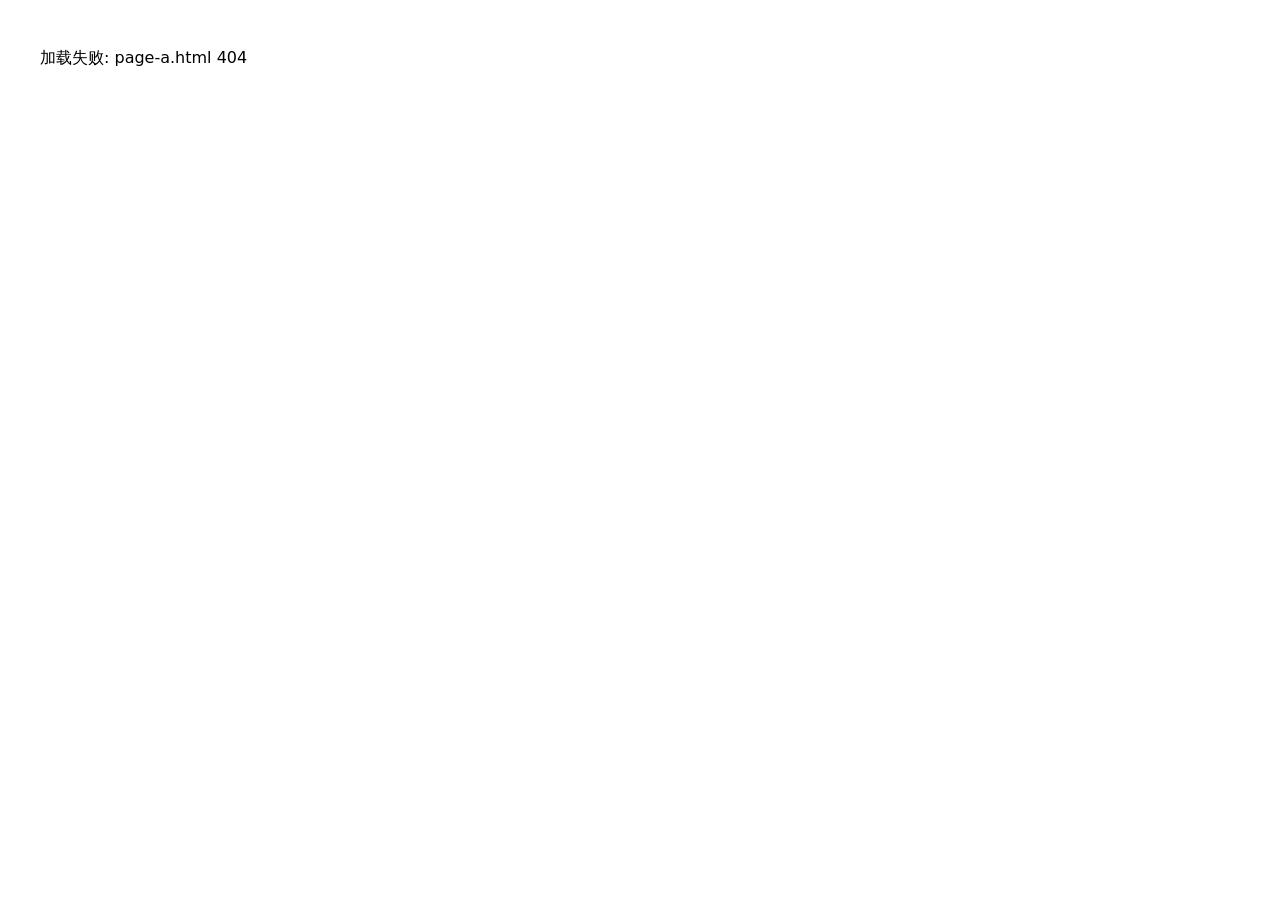
==== commit d50cdf7b: "Loader for full 27-lesson site (A+B)" ====
--- a/index.html
+++ b/index.html
@@ -1,310 +1,21 @@
 <!DOCTYPE html>
 <html lang="zh-CN">
 <head>
-<meta charset="UTF-8" />
-<meta name="viewport" content="width=device-width, initial-scale=1.0" />
+<meta charset="UTF-8"/>
+<meta name="viewport" content="width=device-width, initial-scale=1.0"/>
 <title>Jin的codex建站小课堂</title>
-<meta name="description" content="线下快速实操教程 · 用 Codex 做外贸独立站" />
-<link rel="stylesheet" href="css/styles.css" />
-<link rel="icon" href="data:image/svg+xml,<svg xmlns='http://www.w3.org/2000/svg' viewBox='0 0 100 100'><rect width='100' height='100' rx='22' fill='%234a9c45'/><text x='50' y='68' font-size='52' text-anchor='middle' fill='white' font-family='system-ui' font-weight='700'>C</text></svg>" />
+<script>
+(async function(){
+  try {
+    const parts = await Promise.all([
+      'page-a.html','page-b1.html','page-b2.html'
+    ].map(u => fetch(u,{cache:'no-cache'}).then(r=>{if(!r.ok)throw new Error(u+' '+r.status);return r.text()})));
+    document.open(); document.write(parts.join('')); document.close();
+  } catch(e) {
+    document.body.innerHTML='<p style="font-family:system-ui;padding:2rem">加载失败: '+e.message+'</p>';
+  }
+})();
+</script>
 </head>
-<body>
-<header class="header">
-<button class="menu-toggle" id="menuToggle" aria-label="菜单">☰</button>
-<a href="#" class="header-logo" data-page="home">
-<div class="logo-icon">C</div>
-<div class="logo-text">
-<span class="logo-title">Jin的codex建站小课堂</span>
-<span class="logo-sub">线下快速实操教程</span>
-</div>
-</a>
-<div class="header-search">
-<span class="search-icon">⌕</span>
-<input type="text" id="searchInput" placeholder="搜索课程条目与 Prompt..." readonly />
-<kbd class="kbd">⌘ K</kbd>
-</div>
-<div class="header-meta">
-<span class="dot"></span>
-<span>27 个课程条目 · 3 个填写工具</span>
-</div>
-</header>
-<div class="layout">
-<aside class="sidebar" id="sidebar">
-<div class="sidebar-section-title">完整内容目录</div>
-<ul class="sidebar-nav">
-<li class="nav-group open" data-group="prep">
-<div class="nav-group-header">
-<span class="badge">01</span>
-<span>准备部分</span>
-<span class="count">6 个课前流程页</span>
-<span class="chevron">›</span>
-</div>
-<ul class="nav-group-items">
-<li class="nav-subgroup-title">资料整理实操</li>
-<li><a class="nav-item" data-page="lesson-01" href="#"><span class="num">01</span>建站资料整理标准</a></li>
-<li><a class="nav-item" data-page="lesson-02" href="#"><span class="num">02</span>使用标准 md 模板</a></li>
-<li><a class="nav-item" data-page="lesson-03" href="#"><span class="num">03</span>SEO 关键词</a></li>
-<li><a class="nav-item" data-page="lesson-04" href="#"><span class="num">04</span>公司画册处理流程</a></li>
-<li><a class="nav-item" data-page="lesson-05" href="#"><span class="num">05</span>网站框架</a></li>
-<li><a class="nav-item" data-page="lesson-06" href="#"><span class="num">06</span>资料转换与素材</a></li>
-<li class="nav-subgroup-title">Prompt 工具库</li>
-<li><a class="nav-item" data-page="lesson-07" href="#"><span class="num">07</span>判断能否进入首页 MVP</a></li>
-<li><a class="nav-item" data-page="lesson-08" href="#"><span class="num">08</span>检查 ICP</a></li>
-<li><a class="nav-item" data-page="lesson-09" href="#"><span class="num">09</span>建立 ICP 与反 ICP</a></li>
-<li><a class="nav-item" data-page="lesson-10" href="#"><span class="num">10</span>给 Codex 的执行说明</a></li>
-</ul>
-</li>
-<li class="nav-group" data-group="practice">
-<div class="nav-group-header">
-<span class="badge" style="background:#6b8f6a">02</span>
-<span>实操部分</span>
-<span class="count">后续开放</span>
-<span class="chevron">›</span>
-</div>
-<ul class="nav-group-items">
-<li><a class="nav-item" data-page="lesson-11" href="#"><span class="num">11</span>创建项目与目录结构</a></li>
-<li><a class="nav-item" data-page="lesson-12" href="#"><span class="num">12</span>首页 MVP 生成与迭代</a></li>
-<li><a class="nav-item" data-page="lesson-13" href="#"><span class="num">13</span>产品页与案例页</a></li>
-<li><a class="nav-item" data-page="lesson-14" href="#"><span class="num">14</span>联系页与表单</a></li>
-<li><a class="nav-item" data-page="lesson-15" href="#"><span class="num">15</span>部署到 Vercel</a></li>
-</ul>
-</li>
-</ul>
-</aside>
-<main class="main">
-<div class="content-panel" id="panel-home">
-<div class="breadcrumb">
-<a href="#" data-page="home">Jin的codex建站小课堂</a>
-<span>/</span>
-<span>课前填写工作台</span>
-</div>
-<div class="section-tabs">
-<button class="section-tab active" data-section="prep">01 准备部分</button>
-<button class="section-tab" data-section="practice">02 实操部分</button>
-</div>
-<div class="card">
-<div class="card-header">
-<div>
-<div class="card-label">课前填写工作台</div>
-<h2 class="card-title">3 份空白资料表 · 填完导出新 Excel</h2>
-<p class="card-desc">内容自动保存在当前浏览器。不上传服务器。</p>
-</div>
-<div class="save-badge" id="saveStatus">
-<span class="dot"></span>
-<span>已启用本地保存</span>
-</div>
-</div>
-<div class="tool-cards">
-<div class="tool-card active" data-tool="info">
-<div class="num">01</div>
-<h4>外贸独立站信息填写表</h4>
-<p>公司、产品、页面、视觉、联系方式与素材。</p>
-</div>
-<div class="tool-card" data-tool="seo">
-<div class="num">02</div>
-<h4>SEO 关键词规划表</h4>
-<p>种子词、分组、页面映射。</p>
-</div>
-<div class="tool-card" data-tool="framework">
-<div class="num">03</div>
-<h4>网站框架与 SEO 执行表</h4>
-<p>页面清单、Title/Description。</p>
-</div>
-</div>
-<div class="form-area form-panel active" id="form-info">
-<div class="form-toolbar">
-<div class="form-toolbar-left">
-<h3>外贸独立站信息填写表</h3>
-<div class="status">当前为空白表，可直接开始填写</div>
-</div>
-<div class="form-toolbar-right">
-<button class="btn" id="btnCopyMd">复制为 Markdown</button>
-<button class="btn btn-primary" id="btnExportXlsx">XLSX 导出新 Excel</button>
-<button class="btn btn-danger" id="btnClear">清空</button>
-</div>
-</div>
-<div class="form-tabs" id="infoTabs">
-<button class="form-tab active" data-tab="company">01 公司基础信息</button>
-<button class="form-tab" data-tab="goals">02 网站目标</button>
-<button class="form-tab" data-tab="products">03 产品信息</button>
-<button class="form-tab" data-tab="homepage">04 首页模块</button>
-<button class="form-tab" data-tab="structure">05 页面结构</button>
-<button class="form-tab" data-tab="visual">06 视觉风格</button>
-<button class="form-tab" data-tab="contact">07 联系方式</button>
-<button class="form-tab" data-tab="assets">08 AI 素材</button>
-<button class="form-tab" data-tab="upload">09 上传清单</button>
-<button class="form-tab" data-tab="codex">10 Codex 说明</button>
-</div>
-<div class="form-tab-panel active" data-tab-panel="company">
-<div class="form-section-title">公司基础信息</div>
-<div class="example-box"><strong>虚拟示例</strong> 虚构企业 Northstar，请填写真实资料。</div>
-<div class="field-grid">
-<div class="field"><label class="field-label">公司英文名称 <span class="req">必填</span></label><input type="text" data-key="company_en" placeholder="Northstar Components Ltd." /></div>
-<div class="field"><label class="field-label">公司中文名称</label><input type="text" data-key="company_zh" placeholder="北辰零部件有限公司" /></div>
-<div class="field"><label class="field-label">品牌名称 <span class="req">必填</span></label><input type="text" data-key="brand" placeholder="Northstar" /></div>
-<div class="field"><label class="field-label">成立年份</label><input type="text" data-key="founded" placeholder="2012" /></div>
-<div class="field full"><label class="field-label">一句话公司定位</label><textarea data-key="tagline" placeholder="公司是谁、做什么、服务谁"></textarea></div>
-</div>
-</div>
-<div class="form-tab-panel" data-tab-panel="goals">
-<div class="form-section-title">网站目标</div>
-<div class="field-grid">
-<div class="field full"><label class="field-label">主转化事件 <span class="req">必填</span></label><input type="text" data-key="main_cta" placeholder="提交询盘 / 下载手册" /></div>
-<div class="field full"><label class="field-label">ICP 一句话</label><textarea data-key="icp"></textarea></div>
-<div class="field full"><label class="field-label">反 ICP</label><textarea data-key="anti_icp"></textarea></div>
-</div>
-</div>
-<div class="form-tab-panel" data-tab-panel="products">
-<div class="form-section-title">产品信息</div>
-<div class="field-grid">
-<div class="field full"><label class="field-label">主推产品 / 系列</label><textarea data-key="products" rows="4"></textarea></div>
-</div>
-</div>
-<div class="form-tab-panel" data-tab-panel="homepage">
-<div class="form-section-title">首页模块</div>
-<div class="field-grid">
-<div class="field full"><label class="field-label">Hero 主标题</label><input type="text" data-key="hero_title" /></div>
-<div class="field full"><label class="field-label">Hero 副文案</label><textarea data-key="hero_sub"></textarea></div>
-<div class="field full"><label class="field-label">主 CTA 按钮文案</label><input type="text" data-key="hero_cta" /></div>
-</div>
-</div>
-<div class="form-tab-panel" data-tab-panel="structure">
-<div class="form-section-title">页面结构</div>
-<div class="field-grid">
-<div class="field full"><label class="field-label">页面清单（含 URL）</label><textarea data-key="page_list" rows="4"></textarea></div>
-</div>
-</div>
-<div class="form-tab-panel" data-tab-panel="visual">
-<div class="form-section-title">视觉风格</div>
-<div class="field-grid">
-<div class="field"><label class="field-label">主色</label><input type="text" data-key="color_primary" placeholder="#0B3D2E" /></div>
-<div class="field"><label class="field-label">风格关键词</label><input type="text" data-key="style_keywords" placeholder="专业、克制、工业" /></div>
-</div>
-</div>
-<div class="form-tab-panel" data-tab-panel="contact">
-<div class="form-section-title">联系方式</div>
-<div class="field-grid">
-<div class="field"><label class="field-label">邮箱</label><input type="email" data-key="email" /></div>
-<div class="field"><label class="field-label">WhatsApp / 电话</label><input type="text" data-key="phone" /></div>
-<div class="field full"><label class="field-label">地址</label><input type="text" data-key="address" /></div>
-</div>
-</div>
-<div class="form-tab-panel" data-tab-panel="assets">
-<div class="form-section-title">AI 素材需求</div>
-<div class="field-grid">
-<div class="field full"><label class="field-label">需生成的图片清单</label><textarea data-key="ai_assets" rows="3"></textarea></div>
-</div>
-</div>
-<div class="form-tab-panel" data-tab-panel="upload">
-<div class="form-section-title">上传资料清单</div>
-<div class="field-grid">
-<div class="field full"><label class="field-label">已上传 / 待上传文件</label><textarea data-key="upload_list" rows="3"></textarea></div>
-</div>
-</div>
-<div class="form-tab-panel" data-tab-panel="codex">
-<div class="form-section-title">Codex 项目说明</div>
-<div class="field-grid">
-<div class="field full"><label class="field-label">本轮任务说明</label><textarea data-key="codex_brief" rows="4"></textarea></div>
-</div>
-</div>
-</div>
-<div class="form-area form-panel" id="form-seo">
-<div class="form-toolbar">
-<div class="form-toolbar-left"><h3>SEO 关键词规划表</h3></div>
-<div class="form-toolbar-right">
-<button class="btn" data-action="copy-seo">复制 Markdown</button>
-<button class="btn btn-primary" data-action="export-seo">导出 Excel</button>
-<button class="btn btn-danger" data-action="clear-seo">清空</button>
-</div>
-</div>
-<div class="field-grid">
-<div class="field full"><label class="field-label">种子关键词</label><textarea data-key="seo_seeds" rows="4"></textarea></div>
-<div class="field full"><label class="field-label">页面映射</label><textarea data-key="seo_mapping" rows="4"></textarea></div>
-</div>
-</div>
-<div class="form-area form-panel" id="form-framework">
-<div class="form-toolbar">
-<div class="form-toolbar-left"><h3>网站框架与 SEO 执行表</h3></div>
-<div class="form-toolbar-right">
-<button class="btn" data-action="copy-fw">复制 Markdown</button>
-<button class="btn btn-primary" data-action="export-fw">导出 Excel</button>
-<button class="btn btn-danger" data-action="clear-fw">清空</button>
-</div>
-</div>
-<div class="field-grid">
-<div class="field full"><label class="field-label">页面清单</label><textarea data-key="fw_pages" rows="4"></textarea></div>
-<div class="field full"><label class="field-label">Title / Description 草稿</label><textarea data-key="fw_meta" rows="4"></textarea></div>
-</div>
-</div>
-</div>
-<div class="card">
-<div class="card-label">学员资料</div>
-<h2 class="card-title" style="font-size:18px;">Markdown 模板</h2>
-<div class="template-grid">
-<a class="template-item" href="templates/00-先看这个-资料逻辑.md" download><span class="t-num">01</span><div><h4>资料包逻辑</h4><p>三个使用阶段</p></div></a>
-<a class="template-item" href="templates/01-首页MVP必填.md" download><span class="t-num">02</span><div><h4>首页 MVP 必填</h4><p>核心信息</p></div></a>
-<a class="template-item" href="templates/02-禁写规则必填.md" download><span class="t-num">03</span><div><h4>禁写规则</h4><p>防止乱写乱猜</p></div></a>
-<a class="template-item" href="templates/06-给Codex的执行说明.md" download><span class="t-num">07</span><div><h4>给 Codex 的执行说明</h4><p>任务与交付</p></div></a>
-<a class="template-item" href="templates/Codex建站资料模板.zip" download><span class="t-num">ZIP</span><div><h4>全部模板 ZIP</h4><p>一键下载</p></div></a>
-</div>
-</div>
-</div>
-<div class="content-panel" id="panel-lesson-01">
-<div class="lesson-content">
-<h1>建站资料整理标准</h1>
-<div class="lesson-meta"><span>资料整理实操</span><span>·</span><span>约 3 分钟</span></div>
-<p>每个文件至少登记：文件名、来源、日期、用途、证据等级、保密级别。未经核验的表述标为「待核验」。</p>
-<div class="code-tree" id="tree1">建站资料/
-├─ 01-公司与品牌/
-├─ 02-产品与解决方案/
-└─ 99-待确认/
-建站资料-md/
-├─ 00-先看这个-资料逻辑.md
-└─ 01-首页MVP必填.md<button class="btn copy-btn" onclick="copyText('tree1')">复制</button></div>
-<div class="accept-gate"><h3>验收门</h3><p>进入首页 MVP 前须明确：目标与转化、ICP/反 ICP、主推产品、证据、禁写规则、联系方式。</p></div>
-<div class="next-lesson"><a href="#" data-page="home">返回工作台</a><a href="#" data-page="lesson-15">部署说明 →</a></div>
-</div>
-</div>
-<div class="content-panel" id="panel-lesson-02"><div class="lesson-content"><h1>使用标准 md 模板</h1><p>把原始资料沉淀成可被 Codex 读取的 Markdown。</p><div class="next-lesson"><a href="#" data-page="home">返回工作台</a></div></div></div>
-<div class="content-panel" id="panel-lesson-03"><div class="lesson-content"><h1>SEO 关键词</h1><p>从种子词扩展主题簇并做页面映射。</p><div class="next-lesson"><a href="#" data-page="home">返回工作台</a></div></div></div>
-<div class="content-panel" id="panel-lesson-04"><div class="lesson-content"><h1>公司画册处理流程</h1><p>拆页、脱敏、标记可公开范围。</p><div class="next-lesson"><a href="#" data-page="home">返回工作台</a></div></div></div>
-<div class="content-panel" id="panel-lesson-05"><div class="lesson-content"><h1>网站框架</h1><p>产出页面清单与 Title/Description 草稿。</p><div class="next-lesson"><a href="#" data-page="home">返回工作台</a></div></div></div>
-<div class="content-panel" id="panel-lesson-06"><div class="lesson-content"><h1>资料转换与素材</h1><p>表格转文本，图片登记用途与版权。</p><div class="next-lesson"><a href="#" data-page="home">返回工作台</a></div></div></div>
-<div class="content-panel" id="panel-lesson-07"><div class="lesson-content"><h1>判断能否进入首页 MVP</h1><p>对照验收门检查资料是否齐备。</p><div class="next-lesson"><a href="#" data-page="home">返回工作台</a></div></div></div>
-<div class="content-panel" id="panel-lesson-08"><div class="lesson-content"><h1>检查 ICP</h1><p>购买角色、场景、触发事件是否具体。</p><div class="next-lesson"><a href="#" data-page="home">返回工作台</a></div></div></div>
-<div class="content-panel" id="panel-lesson-09"><div class="lesson-content"><h1>建立 ICP 与反 ICP</h1><p>用真实成交与询盘记录，标注证据来源。</p><div class="next-lesson"><a href="#" data-page="home">返回工作台</a></div></div></div>
-<div class="content-panel" id="panel-lesson-10"><div class="lesson-content"><h1>给 Codex 的执行说明</h1><p>每轮只做一件事：范围、交付物、验收标准。</p><div class="next-lesson"><a href="#" data-page="home">返回工作台</a></div></div></div>
-<div class="content-panel" id="panel-lesson-11"><div class="lesson-content"><h1>创建项目与目录结构</h1><p>先落盘资料目录，再写页面代码。</p><div class="next-lesson"><a href="#" data-page="home">返回工作台</a></div></div></div>
-<div class="content-panel" id="panel-lesson-12"><div class="lesson-content"><h1>首页 MVP 生成与迭代</h1><p>只做首页：结构清晰、主 CTA 明确。</p><div class="next-lesson"><a href="#" data-page="home">返回工作台</a></div></div></div>
-<div class="content-panel" id="panel-lesson-13"><div class="lesson-content"><h1>产品页与案例页</h1><p>产品页围绕参数与场景；案例需授权。</p><div class="next-lesson"><a href="#" data-page="home">返回工作台</a></div></div></div>
-<div class="content-panel" id="panel-lesson-14"><div class="lesson-content"><h1>联系页与表单</h1><p>字段与信息表一致；可选 Formspree。</p><div class="next-lesson"><a href="#" data-page="home">返回工作台</a></div></div></div>
-<div class="content-panel" id="panel-lesson-15">
-<div class="lesson-content">
-<h1>部署到 Vercel 与域名绑定</h1>
-<div class="lesson-meta"><span>实操部分</span><span>·</span><span>约 10 分钟</span></div>
-<p>本站为纯静态文件，适合 Vercel / Netlify / GitHub Pages。</p>
-<ol>
-<li>在 vercel.com Import 本仓库</li>
-<li>Framework Preset 选 <strong>Other</strong></li>
-<li>直接 Deploy</li>
-<li>在 Settings → Domains 绑定域名</li>
-</ol>
-<div class="code-tree" id="cmd-vercel">npx vercel
-npx vercel --prod<button class="btn copy-btn" onclick="copyText('cmd-vercel')">复制</button></div>
-<div class="accept-gate"><h3>验收门</h3><p>生产环境 HTTPS 可访问；域名解析正确。</p></div>
-<div class="next-lesson"><a href="#" data-page="home">返回工作台</a></div>
-</div>
-</div>
-</main>
-</div>
-<div class="search-overlay" id="searchOverlay">
-<div class="search-modal">
-<input type="text" id="searchModalInput" placeholder="搜索课程条目与 Prompt…" autocomplete="off" />
-<div class="search-results" id="searchResults"></div>
-</div>
-</div>
-<div class="toast" id="toast"></div>
-<script src="https://cdn.sheetjs.com/xlsx-0.20.3/package/dist/xlsx.full.min.js"></script>
-<script src="js/app.js"></script>
-</body>
+<body><p style="font-family:system-ui;padding:2rem;color:#666">加载中…</p></body>
 </html>
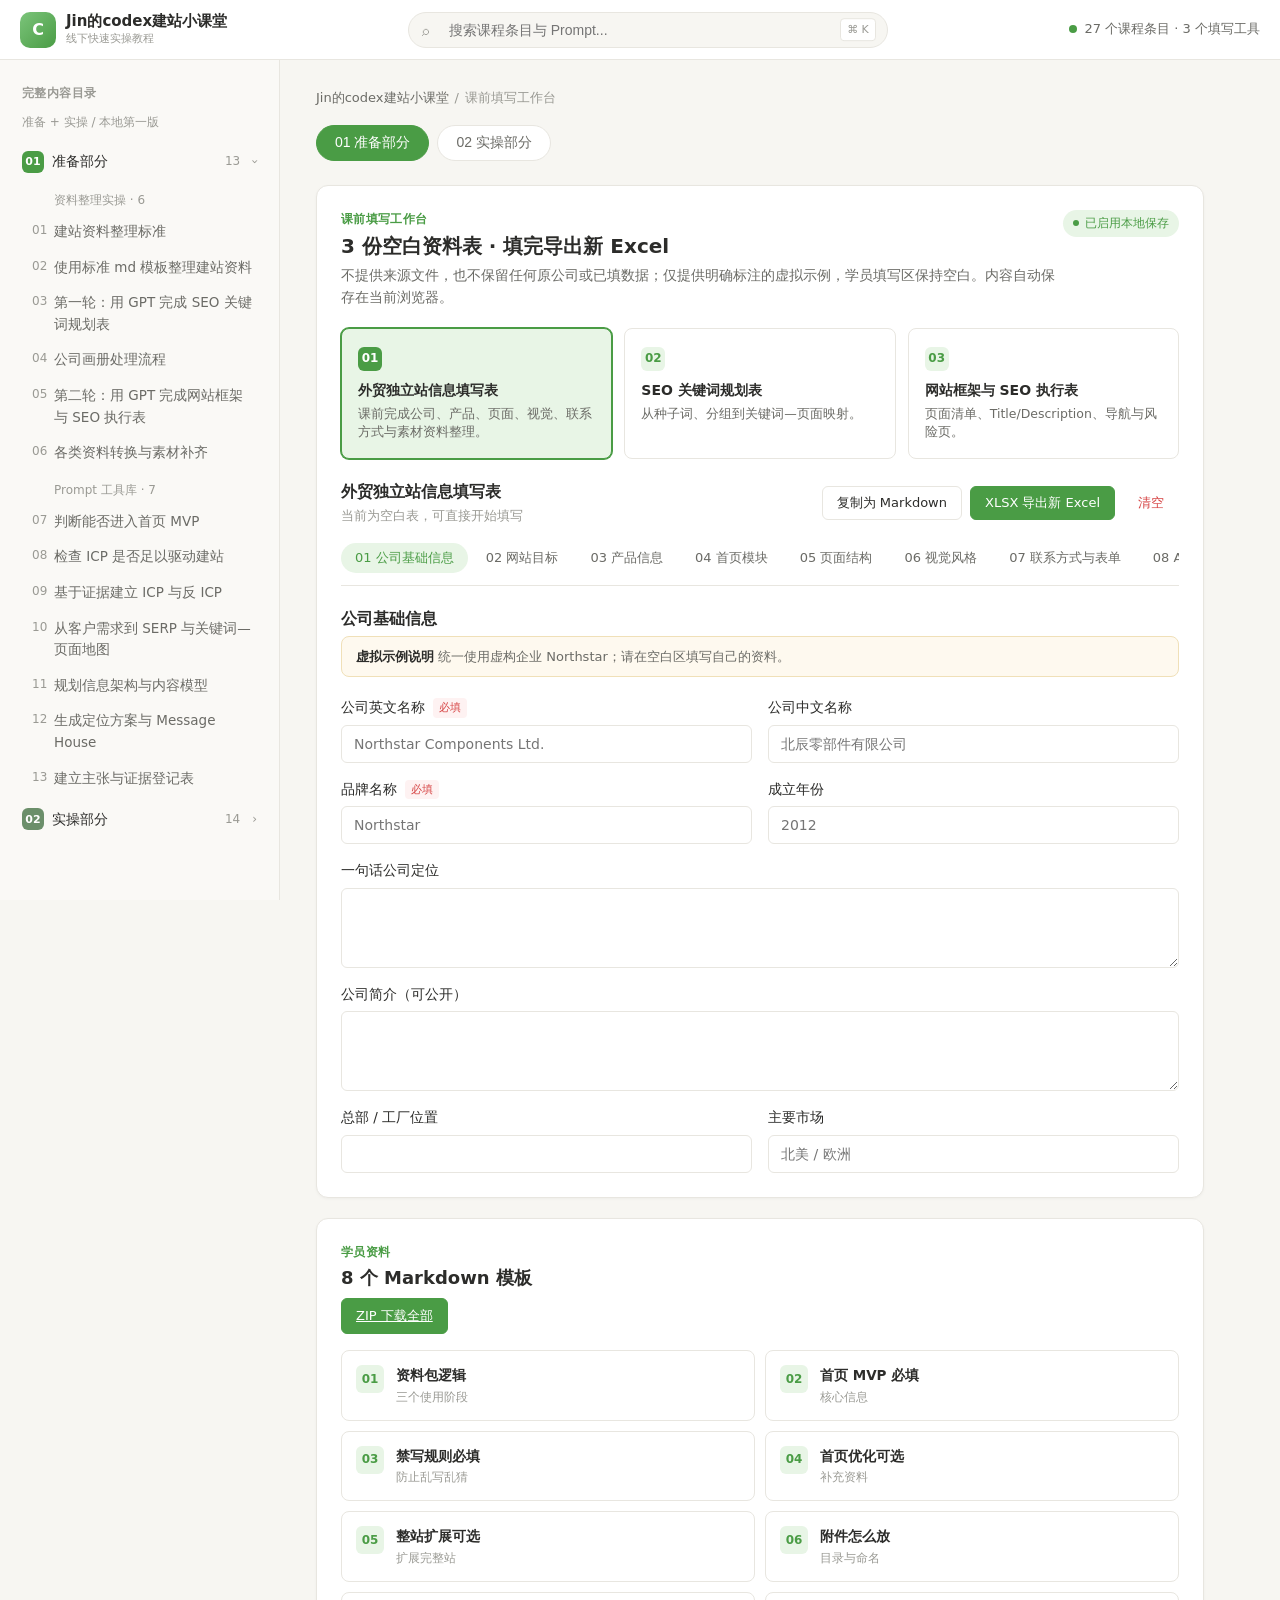
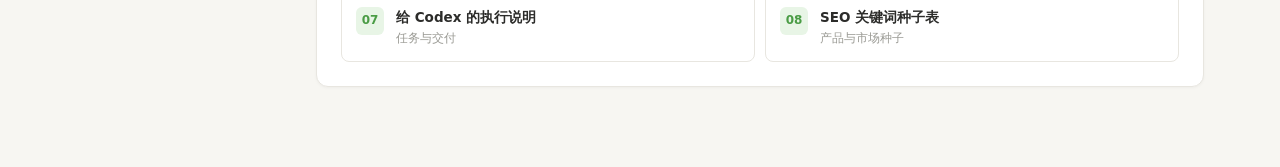
==== commit d06d4f31: "Rename brand Jin → Peter" ====
--- a/index.html
+++ b/index.html
@@ -3,7 +3,7 @@
 <head>
 <meta charset="UTF-8"/>
 <meta name="viewport" content="width=device-width, initial-scale=1.0"/>
-<title>Jin的codex建站小课堂</title>
+<title>Peter的codex建站小课堂</title>
 <script>
 (async function(){
   try {
